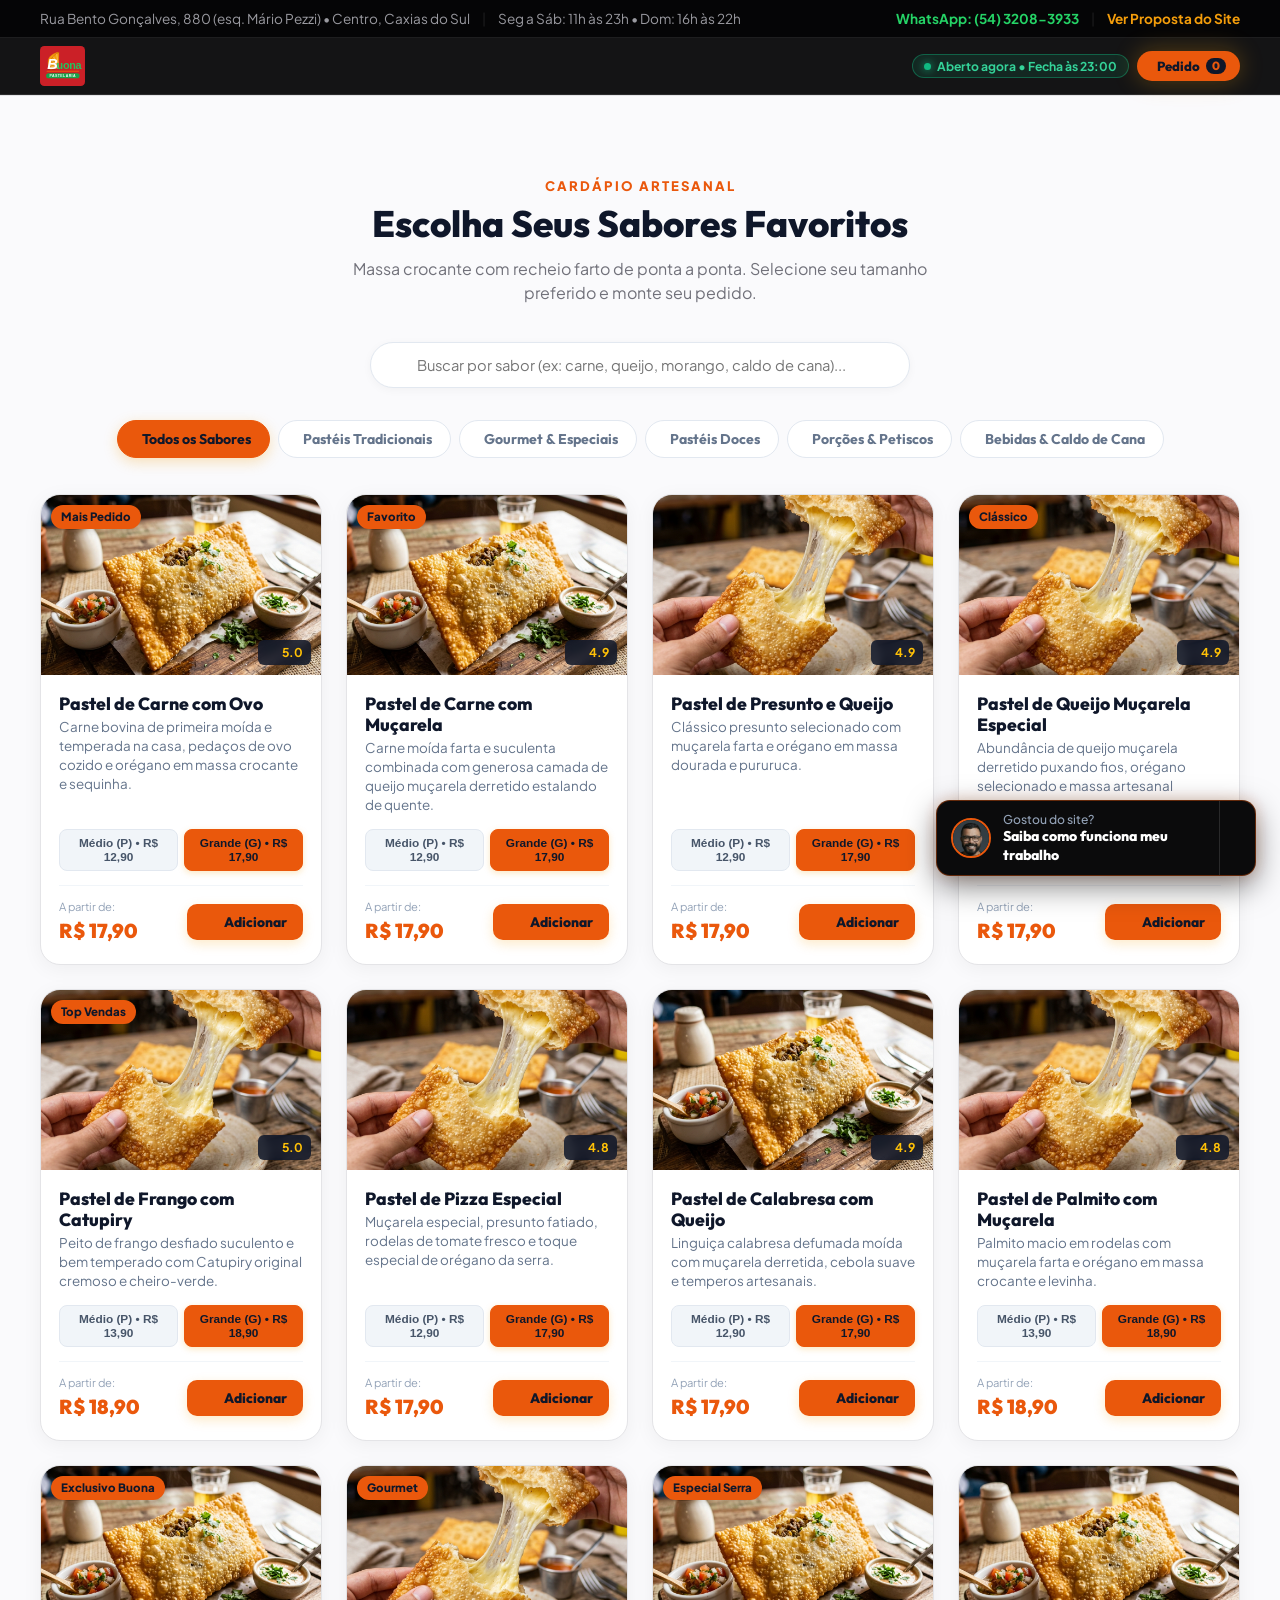
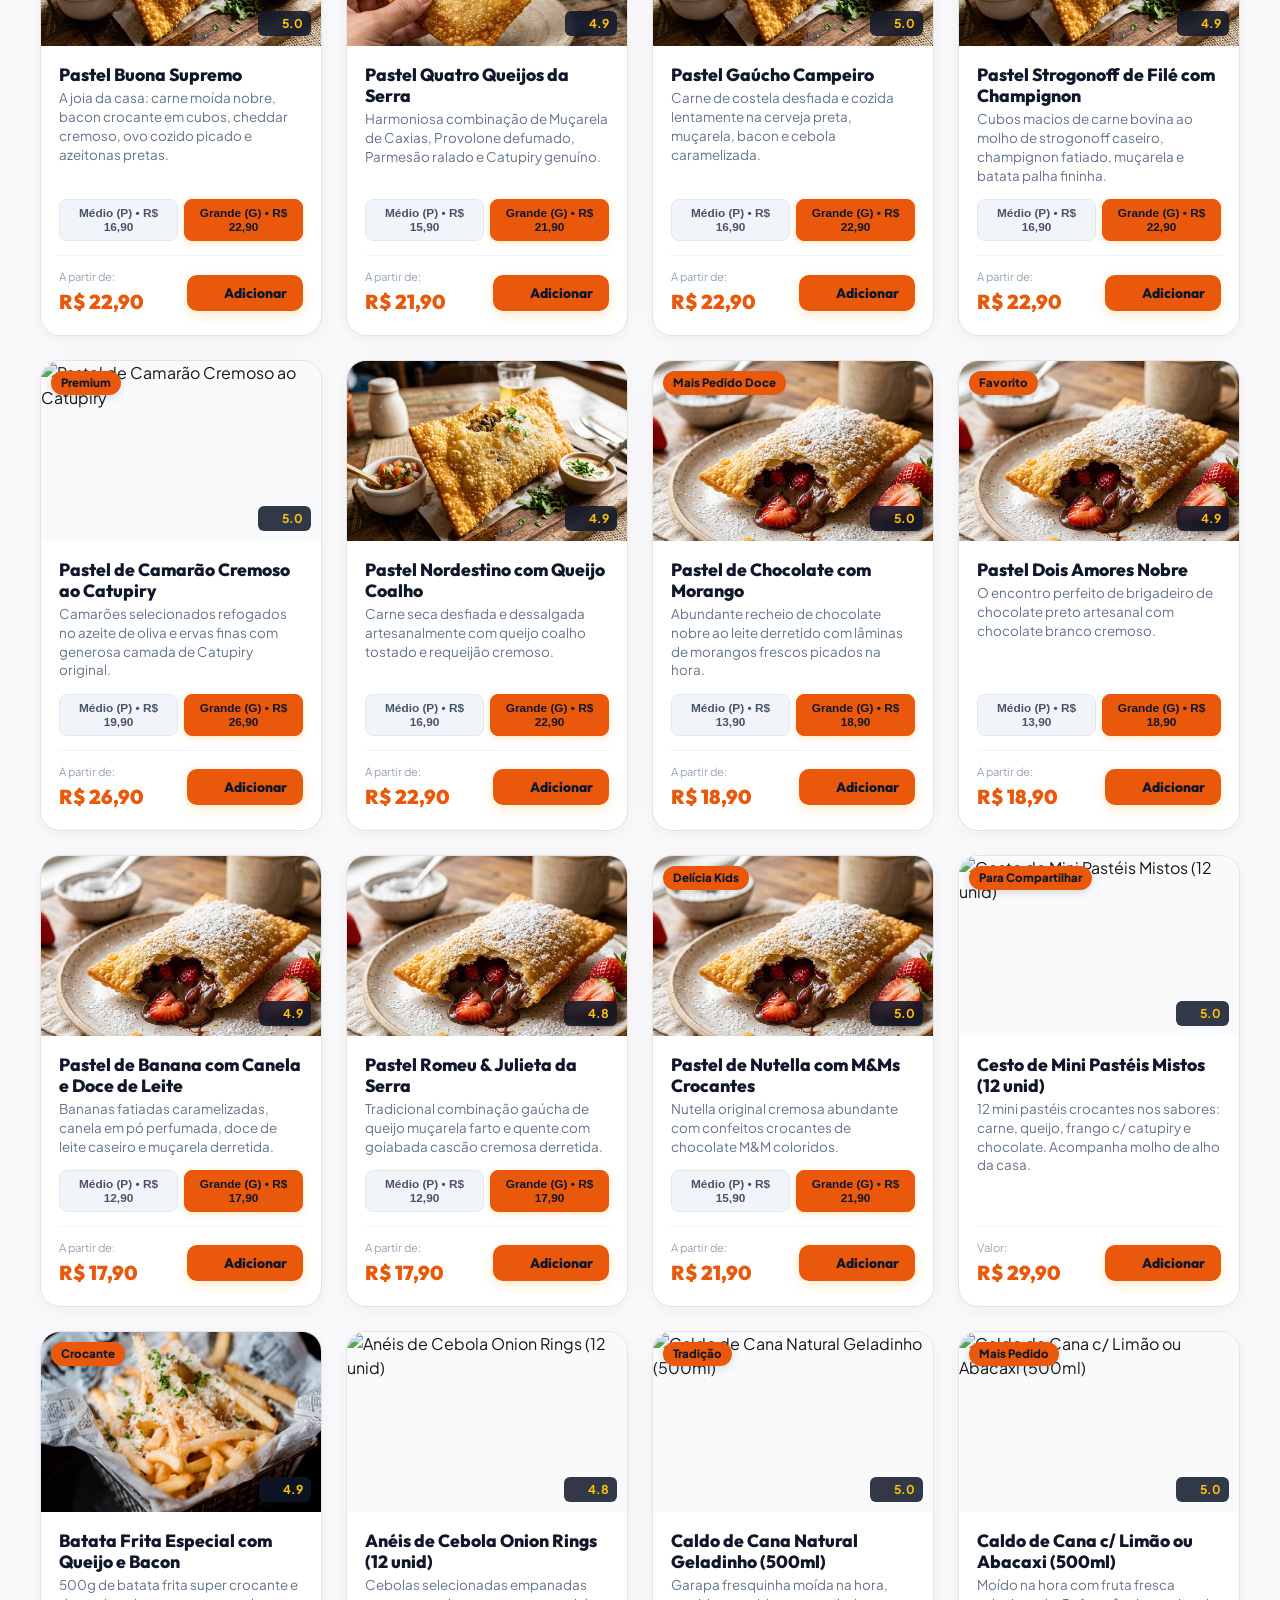
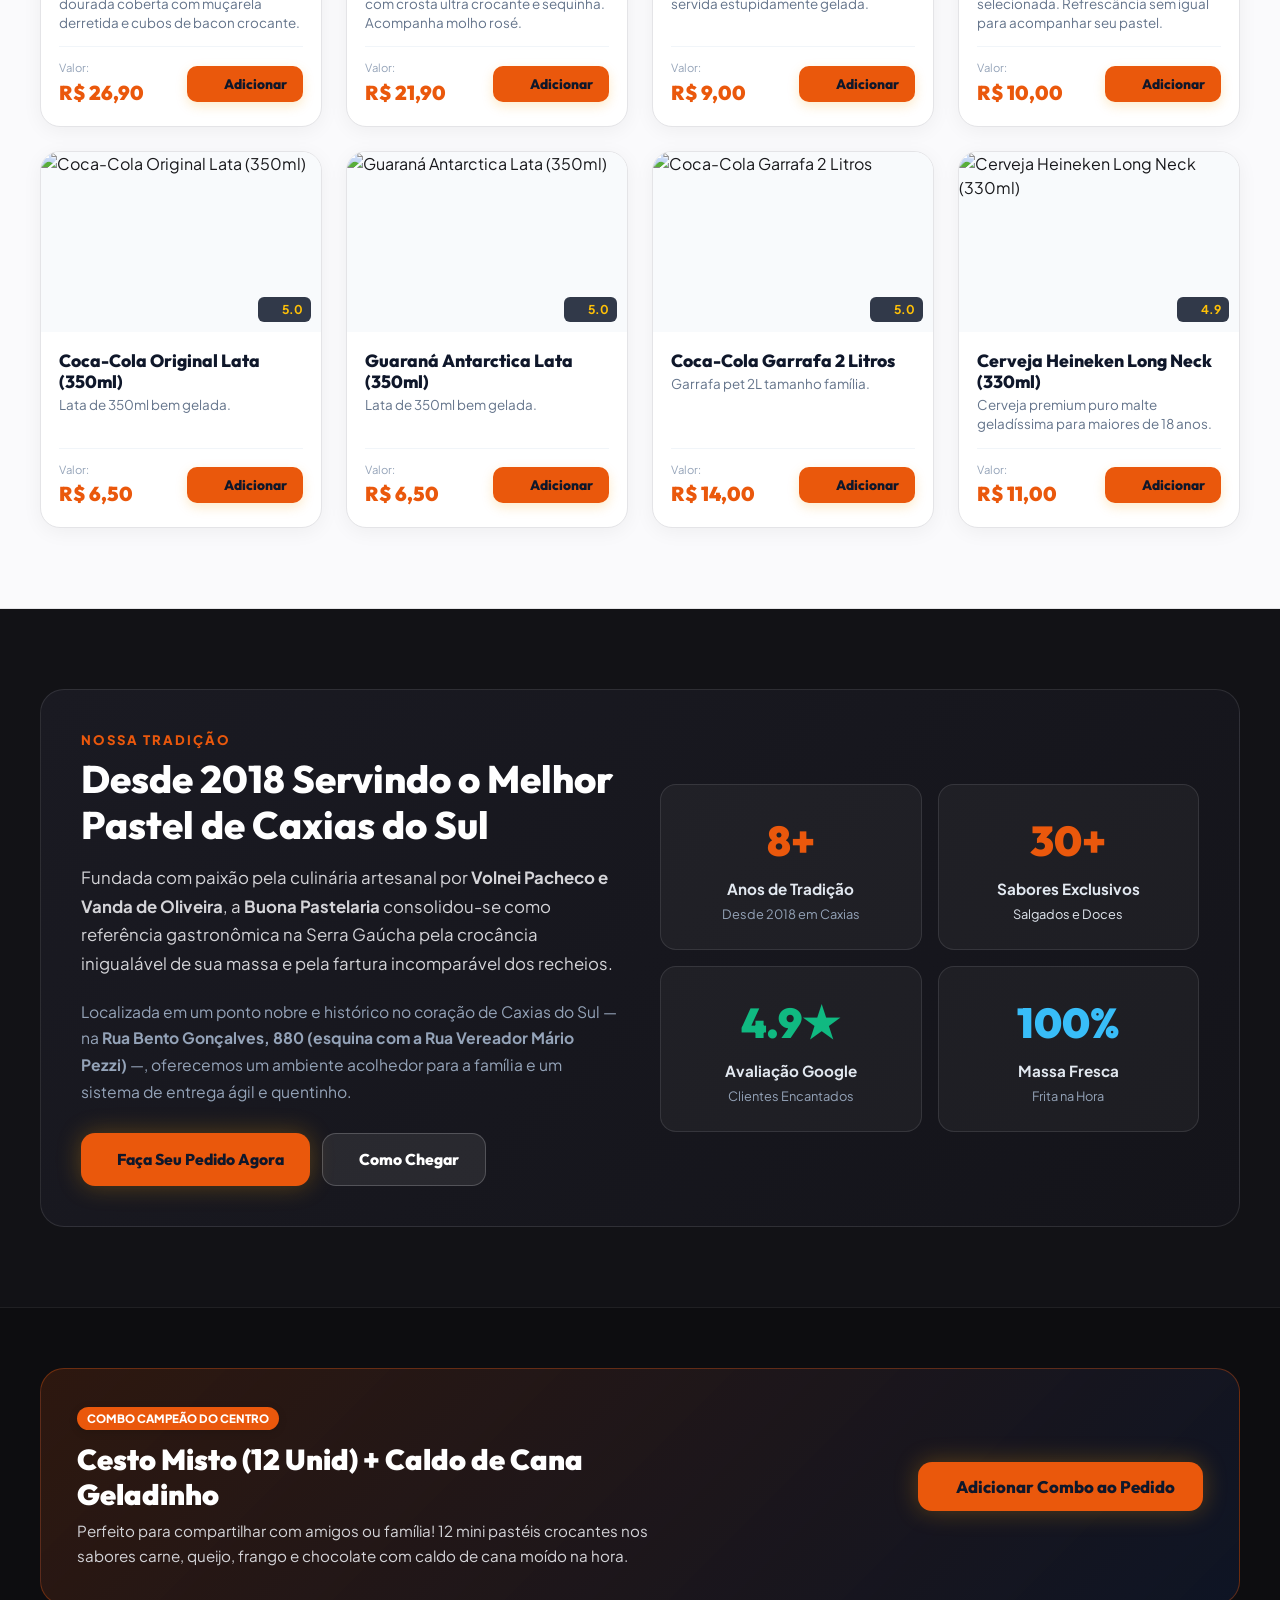
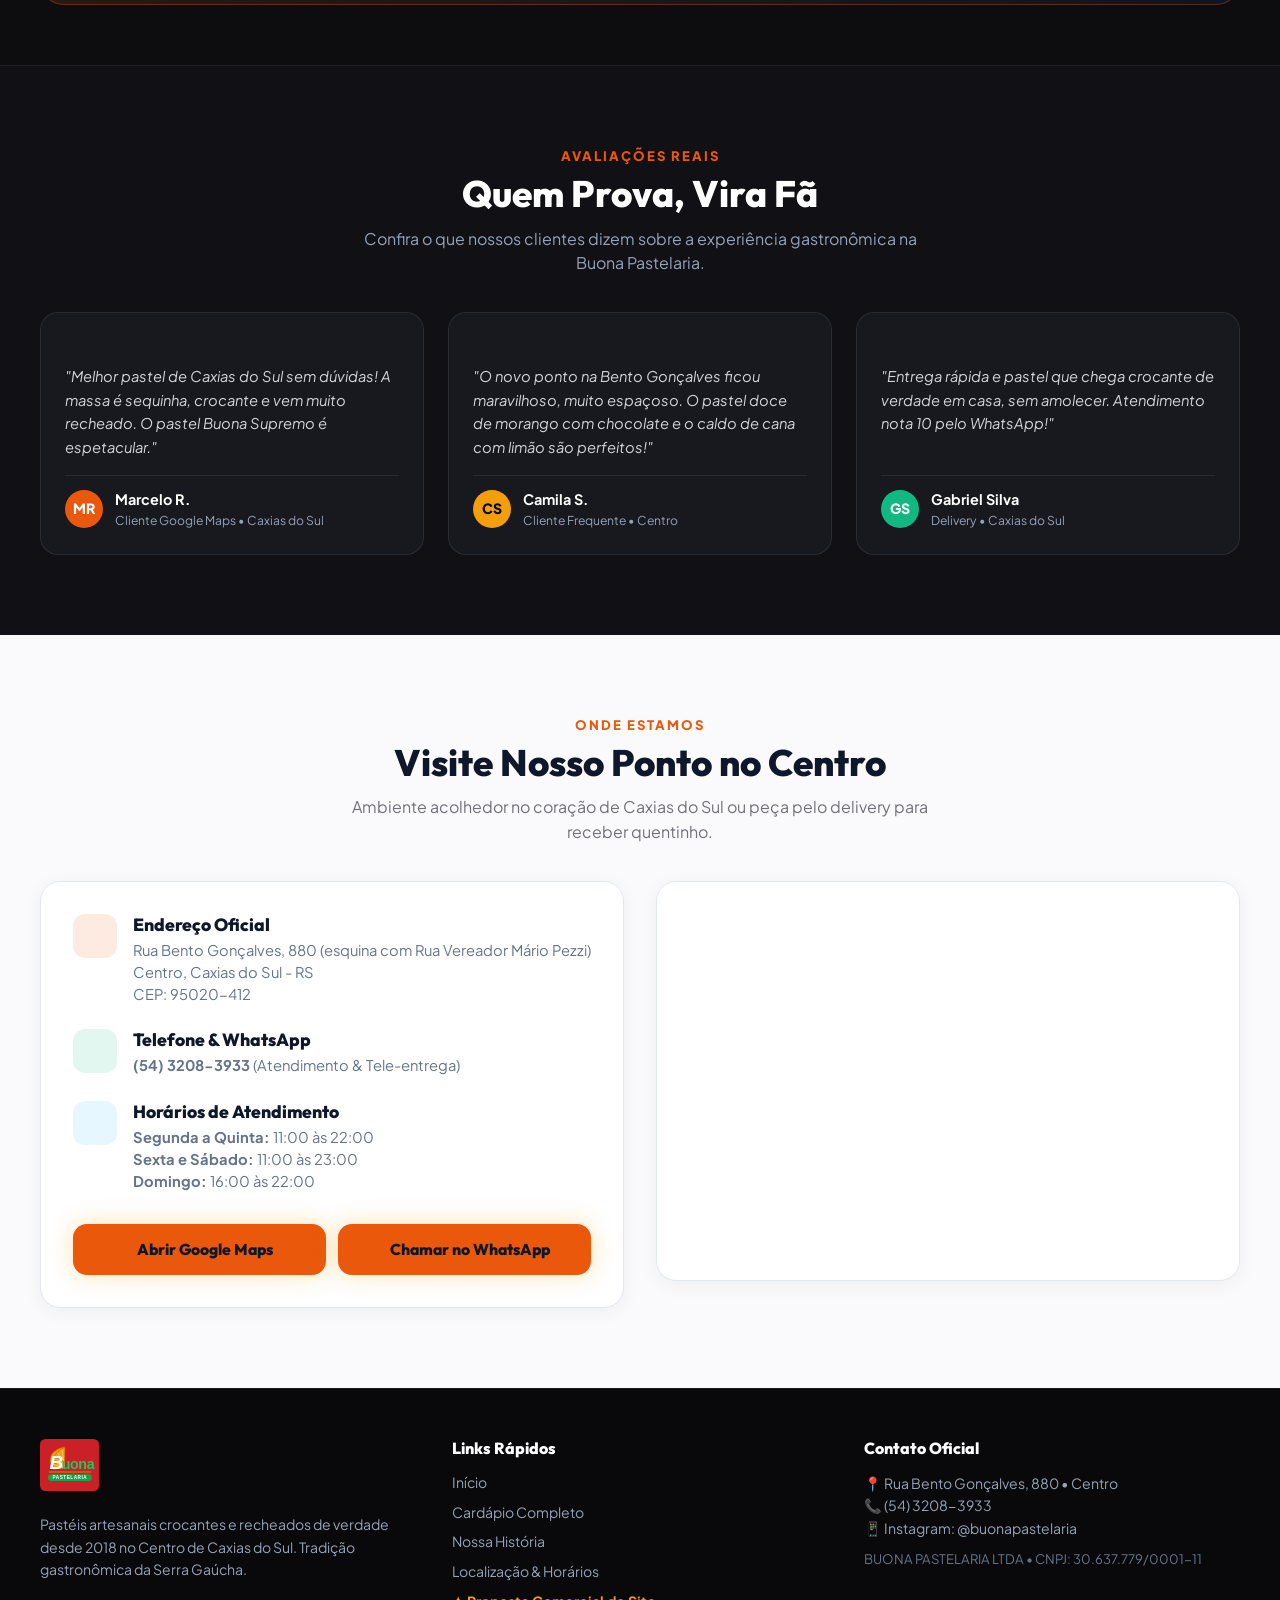
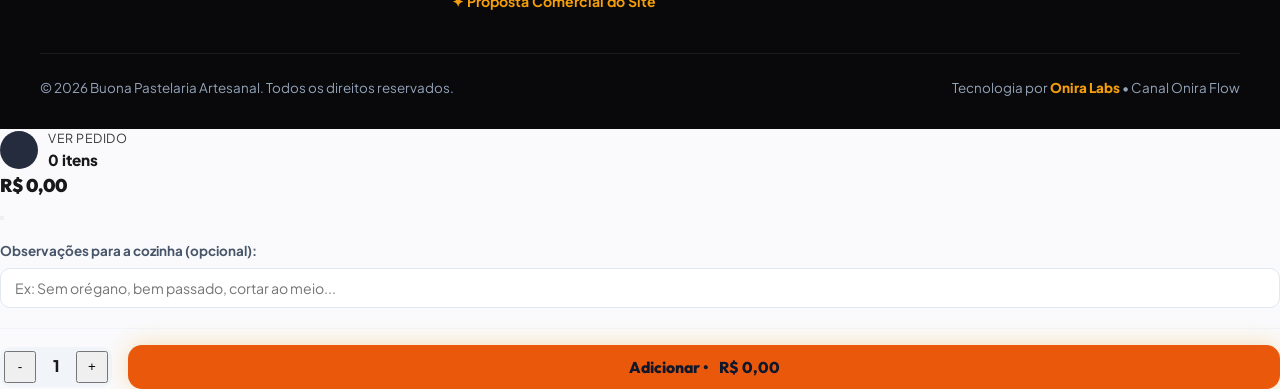
==== index.html @ c59418d2 "feat: publica site da Pastelaria Buona" ====
<!DOCTYPE html>
<html lang="pt-BR">
<head>
    <meta charset="UTF-8">
    <meta name="viewport" content="width=device-width, initial-scale=1.0, maximum-scale=1.0, user-scalable=no">
    <title>Buona Pastelaria Artesanal | Pastéis Crocantes no Centro de Caxias do Sul</title>
    <meta name="description" content="🥟 Buona Pastelaria — Os pastéis artesanais mais crocantes e recheados do Centro de Caxias do Sul! Pastéis tradicionais, especiais gaúchos, doces gourmet e caldo de cana geladinho. Rua Bento Gonçalves, 880. Delivery rápido!">
    <meta name="keywords" content="Pastelaria Caxias do Sul, Buona Pastelaria, Pastel Centro Caxias do Sul, Delivery Pastel Caxias, Caldo de Cana Caxias do Sul, Rua Bento Gonçalves 880, Pastel Artesanal Serra Gaúcha">

    <!-- PWA Manifest & Icons -->
    <link rel="manifest" href="manifest.json">
    <meta name="theme-color" content="#0B0B0C">
    <meta name="apple-mobile-web-app-capable" content="yes">
    <meta name="apple-mobile-web-app-status-bar-style" content="black-translucent">
    <meta name="apple-mobile-web-app-title" content="Buona Pastel">
    <link rel="apple-touch-icon" href="assets/logo.svg">

    <!-- Google Fonts -->
    <link rel="preconnect" href="https://fonts.googleapis.com">
    <link rel="preconnect" href="https://fonts.gstatic.com" crossorigin>
    <link href="https://fonts.googleapis.com/css2?family=Outfit:wght@400;500;600;700;800;900&family=Plus+Jakarta+Sans:wght@400;500;600;700;800&display=swap" rel="stylesheet">
    
    <!-- Lucide Icons -->
    <script src="https://unpkg.com/lucide@latest"></script>

    <!-- Critical Inline CSS for Instant Splash Screen -->
    <style>
        .pwa-splash {
            position: fixed !important;
            inset: 0 !important;
            z-index: 9999999 !important;
            background: radial-gradient(circle at center, #1E293B 0%, #0B0F17 100%) !important;
            display: flex !important;
            align-items: center !important;
            justify-content: center !important;
            transition: opacity 0.6s cubic-bezier(0.16, 1, 0.3, 1), visibility 0.6s !important;
            backdrop-filter: blur(20px) !important;
        }
        .pwa-splash.fade-out {
            opacity: 0 !important;
            visibility: hidden !important;
            pointer-events: none !important;
        }
        .splash-content {
            text-align: center;
            display: flex;
            flex-direction: column;
            align-items: center;
            padding: 20px;
        }
        .splash-logo-wrap {
            position: relative;
            width: 140px;
            height: 140px;
            display: flex;
            align-items: center;
            justify-content: center;
            margin-bottom: 20px;
        }
        .splash-logo {
            width: 100%;
            height: 100%;
            object-fit: contain;
            position: relative;
            z-index: 2;
            animation: splashPop 1s cubic-bezier(0.34, 1.56, 0.64, 1) forwards;
            filter: drop-shadow(0 10px 25px rgba(234, 88, 12, 0.6));
        }
        .splash-glow {
            position: absolute;
            inset: -20px;
            background: radial-gradient(circle, rgba(234, 88, 12, 0.5) 0%, rgba(234, 88, 12, 0) 70%);
            border-radius: 50%;
            animation: glowPulse 1.5s infinite alternate;
            z-index: 1;
        }
        @keyframes splashPop {
            0% { transform: scale(0.2) rotate(-15deg); opacity: 0; }
            60% { transform: scale(1.2) rotate(4deg); opacity: 1; }
            100% { transform: scale(1) rotate(0deg); opacity: 1; }
        }
        @keyframes glowPulse {
            0% { transform: scale(0.8); opacity: 0.5; }
            100% { transform: scale(1.4); opacity: 1; }
        }
        .splash-title {
            font-family: 'Outfit', sans-serif;
            font-size: 1.6rem;
            font-weight: 900;
            color: #FFFFFF;
            margin-bottom: 6px;
            letter-spacing: -0.5px;
        }
        .splash-subtitle {
            font-size: 0.95rem;
            color: #EA580C;
            font-weight: 700;
            margin-bottom: 24px;
        }
        .splash-loader {
            display: flex;
            gap: 8px;
        }
        .splash-dot {
            width: 10px;
            height: 10px;
            background: #EA580C;
            border-radius: 50%;
            animation: dotBounce 1.2s infinite ease-in-out both;
        }
        .splash-dot:nth-child(1) { animation-delay: -0.32s; }
        .splash-dot:nth-child(2) { animation-delay: -0.16s; }
        @keyframes dotBounce {
            0%, 80%, 100% { transform: scale(0); opacity: 0.3; }
            40% { transform: scale(1); opacity: 1; }
        }
    </style>

    <link rel="stylesheet" href="style.css">
</head>
<body>

    <!-- Splash Screen PWA -->
    <div id="pwa-splash" class="pwa-splash">
        <div class="splash-content">
            <div class="splash-logo-wrap">
                <div class="splash-glow"></div>
                <img src="assets/logo.svg" alt="Buona Pastelaria" class="splash-logo">
            </div>
            <h2 class="splash-title">BUONA PASTELARIA</h2>
            <p class="splash-subtitle">🥟 Tradição em Pastéis Artesanais</p>
            <div class="splash-loader">
                <div class="splash-dot"></div>
                <div class="splash-dot"></div>
                <div class="splash-dot"></div>
            </div>
        </div>
    </div>

    <!-- 0. TOP ANNOUNCEMENT BAR (DESKTOP) -->
    <aside class="top-bar" aria-label="Informações de Contato e Horário">
        <div class="container top-bar-content">
            <div class="top-info">
                <span><i data-lucide="map-pin"></i> Rua Bento Gonçalves, 880 (esq. Mário Pezzi) • Centro, Caxias do Sul</span>
                <span class="divider">|</span>
                <span><i data-lucide="clock"></i> Seg a Sáb: 11h às 23h • Dom: 16h às 22h</span>
            </div>
            <div class="top-contacts">
                <a href="https://wa.me/555432083933" target="_blank" class="top-wa"><i data-lucide="message-circle"></i> WhatsApp: (54) 3208-3933</a>
                <span class="divider">|</span>
                <a href="proposta.html" style="color: #F59E0B; font-weight: 700;"><i data-lucide="sparkles"></i> Ver Proposta do Site</a>
            </div>
        </div>
    </aside>

    <!-- HEADER / APP BAR -->
    <header class="header" id="main-header">
        <div class="container header-container">
            <a href="#cardapio" class="logo" aria-label="Buona Pastelaria Início">
                <img src="assets/logo.svg" alt="Buona Pastelaria" class="brand-logo-img">
            </a>

            <div class="header-actions">
                <!-- Status Badge -->
                <div id="business-status" class="status-badge">
                    <span class="status-dot"></span>
                    <span id="status-text">Verificando...</span>
                </div>

                <!-- Botão Limpar Pedido -->
                <button class="cart-clear-btn" id="cart-clear-header" onclick="window.clearCart()" title="Esvaziar Carrinho" aria-label="Esvaziar Carrinho" style="display: none;">
                    <i data-lucide="trash-2"></i>
                </button>

                <!-- Botão Carrinho -->
                <button class="cart-toggle-btn" onclick="window.openCart()" aria-label="Abrir Carrinho">
                    <i data-lucide="shopping-bag"></i>
                    <span>Pedido</span>
                    <span class="cart-count" id="cart-count">0</span>
                </button>
            </div>
        </div>
    </header>

    <!-- CARDÁPIO / CATALOG SECTION (LIGHT CONTAINER) -->
    <main>
    <section class="section menu-section" id="cardapio">
        <div class="container">
            <div class="text-center">
                <span class="subtitle">CARDÁPIO ARTESANAL</span>
                <h2 class="title">Escolha Seus Sabores Favoritos</h2>
                <p class="section-desc">Massa crocante com recheio farto de ponta a ponta. Selecione seu tamanho preferido e monte seu pedido.</p>
            </div>

            <!-- Search Bar -->
            <div style="max-width: 540px; margin: 0 auto 28px auto; position: relative;">
                <i data-lucide="search" style="position: absolute; left: 16px; top: 50%; transform: translateY(-50%); width: 18px; height: 18px; color: #94A3B8;"></i>
                <input type="text" id="menu-search-input" placeholder="Buscar por sabor (ex: carne, queijo, morango, caldo de cana)..." style="width: 100%; padding: 13px 16px 13px 46px; border-radius: 9999px; border: 1px solid #E2E8F0; background: #FFFFFF; font-family: inherit; font-size: 0.92rem; outline: none; box-shadow: 0 2px 10px rgba(0,0,0,0.04); transition: border-color 0.2s;">
            </div>

            <!-- Category Filter Tabs -->
            <div class="category-filters-container">
                <div class="category-filters">
                    <button class="filter-btn active" data-category="todos">
                        <i data-lucide="grid"></i> Todos os Sabores
                    </button>
                    <button class="filter-btn" data-category="salgados">
                        <i data-lucide="flame"></i> Pastéis Tradicionais
                    </button>
                    <button class="filter-btn" data-category="especiais">
                        <i data-lucide="star"></i> Gourmet & Especiais
                    </button>
                    <button class="filter-btn" data-category="doces">
                        <i data-lucide="heart"></i> Pastéis Doces
                    </button>
                    <button class="filter-btn" data-category="porcoes">
                        <i data-lucide="layers"></i> Porções & Petiscos
                    </button>
                    <button class="filter-btn" data-category="bebidas">
                        <i data-lucide="coffee"></i> Bebidas & Caldo de Cana
                    </button>
                </div>
            </div>

            <!-- Product Grid -->
            <div class="menu-grid" id="menu-grid">
                <!-- Dynamically populated via app.js -->
            </div>
        </div>
    </section>
    </main>

    <!-- 3. ABOUT / STORY SECTION (DARK CONTAINER) -->
    <section class="section about-section" id="sobre">
        <div class="container">
            <div class="about-card">
                <div style="display: grid; grid-template-columns: repeat(auto-fit, minmax(300px, 1fr)); gap: 40px; align-items: center;">
                    <div>
                        <span class="subtitle" style="color: #EA580C;">NOSSA TRADIÇÃO</span>
                        <h2 class="title" style="color: #FFFFFF; font-size: 2.4rem; margin-bottom: 16px;">
                            Desde 2018 Servindo o Melhor Pastel de Caxias do Sul
                        </h2>
                        <p style="color: #D4D4D8; font-size: 1.05rem; line-height: 1.7; margin-bottom: 20px;">
                            Fundada com paixão pela culinária artesanal por <strong>Volnei Pacheco e Vanda de Oliveira</strong>, a <strong>Buona Pastelaria</strong> consolidou-se como referência gastronômica na Serra Gaúcha pela crocância inigualável de sua massa e pela fartura incomparável dos recheios.
                        </p>
                        <p style="color: #94A3B8; font-size: 0.98rem; line-height: 1.7; margin-bottom: 28px;">
                            Localizada em um ponto nobre e histórico no coração de Caxias do Sul — na <strong>Rua Bento Gonçalves, 880 (esquina com a Rua Vereador Mário Pezzi)</strong> —, oferecemos um ambiente acolhedor para a família e um sistema de entrega ágil e quentinho.
                        </p>
                        <div style="display: flex; gap: 12px; flex-wrap: wrap;">
                            <a href="#cardapio" class="btn btn-primary">
                                <i data-lucide="shopping-bag"></i> Faça Seu Pedido Agora
                            </a>
                            <a href="https://maps.google.com/?q=Buona+Pastelaria+Bento+Goncalves+880+Caxias+do+Sul" target="_blank" class="btn" style="background: rgba(255,255,255,0.08); color: #FFFFFF; border: 1px solid rgba(255,255,255,0.2);">
                                <i data-lucide="map-pin"></i> Como Chegar
                            </a>
                        </div>
                    </div>

                    <!-- Stat Badges Grid -->
                    <div style="display: grid; grid-template-columns: 1fr 1fr; gap: 16px;">
                        <div style="background: rgba(255,255,255,0.04); border: 1px solid rgba(255,255,255,0.1); border-radius: 16px; padding: 24px; text-align: center;">
                            <div style="font-size: 2.6rem; font-weight: 900; color: #EA580C; font-family: 'Outfit', sans-serif;">8+</div>
                            <div style="color: #E2E8F0; font-weight: 700; font-size: 0.95rem; margin-top: 4px;">Anos de Tradição</div>
                            <div style="color: #94A3B8; font-size: 0.8rem; margin-top: 4px;">Desde 2018 em Caxias</div>
                        </div>

                        <div style="background: rgba(255,255,255,0.04); border: 1px solid rgba(255,255,255,0.1); border-radius: 16px; padding: 24px; text-align: center;">
                            <div style="font-size: 2.6rem; font-weight: 900; color: #EA580C; font-family: 'Outfit', sans-serif;">30+</div>
                            <div style="color: #E2E8F0; font-weight: 700; font-size: 0.95rem; margin-top: 4px;">Sabores Exclusivos</div>
                            <div style="color: #E2E8F0; font-size: 0.8rem; margin-top: 4px;">Salgados e Doces</div>
                        </div>

                        <div style="background: rgba(255,255,255,0.04); border: 1px solid rgba(255,255,255,0.1); border-radius: 16px; padding: 24px; text-align: center;">
                            <div style="font-size: 2.6rem; font-weight: 900; color: #10B981; font-family: 'Outfit', sans-serif;">4.9★</div>
                            <div style="color: #E2E8F0; font-weight: 700; font-size: 0.95rem; margin-top: 4px;">Avaliação Google</div>
                            <div style="color: #94A3B8; font-size: 0.8rem; margin-top: 4px;">Clientes Encantados</div>
                        </div>

                        <div style="background: rgba(255,255,255,0.04); border: 1px solid rgba(255,255,255,0.1); border-radius: 16px; padding: 24px; text-align: center;">
                            <div style="font-size: 2.6rem; font-weight: 900; color: #38BDF8; font-family: 'Outfit', sans-serif;">100%</div>
                            <div style="color: #E2E8F0; font-weight: 700; font-size: 0.95rem; margin-top: 4px;">Massa Fresca</div>
                            <div style="color: #94A3B8; font-size: 0.8rem; margin-top: 4px;">Frita na Hora</div>
                        </div>
                    </div>
                </div>
            </div>
        </div>
    </section>

    <!-- 4. SPECIAL HIGHLIGHT BANNER (DARK CONTAINER) -->
    <section class="section" style="background: #0D0D10; border-top: 1px solid rgba(255,255,255,0.08); border-bottom: 1px solid rgba(255,255,255,0.08); padding: 60px 0;">
        <div class="container">
            <div style="background: linear-gradient(135deg, rgba(234, 88, 12, 0.15) 0%, rgba(15, 23, 42, 0.8) 100%); border: 1px solid rgba(234, 88, 12, 0.35); border-radius: 24px; padding: 36px; display: flex; flex-wrap: wrap; align-items: center; justify-content: space-between; gap: 24px;">
                <div style="max-width: 600px;">
                    <span class="card-badge" style="position: static; display: inline-block; margin-bottom: 12px; background: #EA580C; color: #FFFFFF;">COMBO CAMPEÃO DO CENTRO</span>
                    <h3 style="font-size: 1.8rem; font-weight: 900; color: #FFFFFF; margin-bottom: 8px;">Cesto Misto (12 Unid) + Caldo de Cana Geladinho</h3>
                    <p style="color: #D4D4D8; font-size: 0.95rem; line-height: 1.6;">Perfeito para compartilhar com amigos ou família! 12 mini pastéis crocantes nos sabores carne, queijo, frango e chocolate com caldo de cana moído na hora.</p>
                </div>
                <div>
                    <button class="btn btn-primary" onclick="quickAddToCart('bpo1')" style="padding: 14px 28px; font-size: 1.05rem;">
                        <i data-lucide="plus-circle"></i> Adicionar Combo ao Pedido
                    </button>
                </div>
            </div>
        </div>
    </section>

    <!-- CUSTOMER REVIEWS (DARK CONTAINER) -->
    <section class="section" style="background: #111115; color: #FFFFFF;">
        <div class="container">
            <div class="text-center">
                <span class="subtitle" style="color: #EA580C;">AVALIAÇÕES REAIS</span>
                <h2 class="title" style="color: #FFFFFF;">Quem Prova, Vira Fã</h2>
                <p class="section-desc" style="color: #94A3B8;">Confira o que nossos clientes dizem sobre a experiência gastronômica na Buona Pastelaria.</p>
            </div>

            <div style="display: grid; grid-template-columns: repeat(auto-fit, minmax(280px, 1fr)); gap: 24px;">
                <div style="background: #18181F; border: 1px solid rgba(255,255,255,0.08); border-radius: 18px; padding: 24px; display: flex; flex-direction: column; justify-content: space-between;">
                    <div>
                        <div style="display: flex; gap: 4px; color: #FFC107; margin-bottom: 12px;">
                            <i data-lucide="star" style="width: 16px; height: 16px; fill: #FFC107;"></i>
                            <i data-lucide="star" style="width: 16px; height: 16px; fill: #FFC107;"></i>
                            <i data-lucide="star" style="width: 16px; height: 16px; fill: #FFC107;"></i>
                            <i data-lucide="star" style="width: 16px; height: 16px; fill: #FFC107;"></i>
                            <i data-lucide="star" style="width: 16px; height: 16px; fill: #FFC107;"></i>
                        </div>
                        <p style="color: #D4D4D8; font-size: 0.92rem; font-style: italic; line-height: 1.6; margin-bottom: 16px;">
                            "Melhor pastel de Caxias do Sul sem dúvidas! A massa é sequinha, crocante e vem muito recheado. O pastel Buona Supremo é espetacular."
                        </p>
                    </div>
                    <div style="display: flex; align-items: center; gap: 12px; border-top: 1px solid rgba(255,255,255,0.08); padding-top: 12px;">
                        <div style="width: 38px; height: 38px; border-radius: 50%; background: #EA580C; color: #FFFFFF; font-weight: 800; display: flex; align-items: center; justify-content: center; font-size: 0.88rem;">MR</div>
                        <div>
                            <div style="font-weight: 700; font-size: 0.9rem; color: #FFFFFF;">Marcelo R.</div>
                            <div style="font-size: 0.76rem; color: #94A3B8;">Cliente Google Maps • Caxias do Sul</div>
                        </div>
                    </div>
                </div>

                <div style="background: #18181F; border: 1px solid rgba(255,255,255,0.08); border-radius: 18px; padding: 24px; display: flex; flex-direction: column; justify-content: space-between;">
                    <div>
                        <div style="display: flex; gap: 4px; color: #FFC107; margin-bottom: 12px;">
                            <i data-lucide="star" style="width: 16px; height: 16px; fill: #FFC107;"></i>
                            <i data-lucide="star" style="width: 16px; height: 16px; fill: #FFC107;"></i>
                            <i data-lucide="star" style="width: 16px; height: 16px; fill: #FFC107;"></i>
                            <i data-lucide="star" style="width: 16px; height: 16px; fill: #FFC107;"></i>
                            <i data-lucide="star" style="width: 16px; height: 16px; fill: #FFC107;"></i>
                        </div>
                        <p style="color: #D4D4D8; font-size: 0.92rem; font-style: italic; line-height: 1.6; margin-bottom: 16px;">
                            "O novo ponto na Bento Gonçalves ficou maravilhoso, muito espaçoso. O pastel doce de morango com chocolate e o caldo de cana com limão são perfeitos!"
                        </p>
                    </div>
                    <div style="display: flex; align-items: center; gap: 12px; border-top: 1px solid rgba(255,255,255,0.08); padding-top: 12px;">
                        <div style="width: 38px; height: 38px; border-radius: 50%; background: #F59E0B; color: #000; font-weight: 800; display: flex; align-items: center; justify-content: center; font-size: 0.88rem;">CS</div>
                        <div>
                            <div style="font-weight: 700; font-size: 0.9rem; color: #FFFFFF;">Camila S.</div>
                            <div style="font-size: 0.76rem; color: #94A3B8;">Cliente Frequente • Centro</div>
                        </div>
                    </div>
                </div>

                <div style="background: #18181F; border: 1px solid rgba(255,255,255,0.08); border-radius: 18px; padding: 24px; display: flex; flex-direction: column; justify-content: space-between;">
                    <div>
                        <div style="display: flex; gap: 4px; color: #FFC107; margin-bottom: 12px;">
                            <i data-lucide="star" style="width: 16px; height: 16px; fill: #FFC107;"></i>
                            <i data-lucide="star" style="width: 16px; height: 16px; fill: #FFC107;"></i>
                            <i data-lucide="star" style="width: 16px; height: 16px; fill: #FFC107;"></i>
                            <i data-lucide="star" style="width: 16px; height: 16px; fill: #FFC107;"></i>
                            <i data-lucide="star" style="width: 16px; height: 16px; fill: #FFC107;"></i>
                        </div>
                        <p style="color: #D4D4D8; font-size: 0.92rem; font-style: italic; line-height: 1.6; margin-bottom: 16px;">
                            "Entrega rápida e pastel que chega crocante de verdade em casa, sem amolecer. Atendimento nota 10 pelo WhatsApp!"
                        </p>
                    </div>
                    <div style="display: flex; align-items: center; gap: 12px; border-top: 1px solid rgba(255,255,255,0.08); padding-top: 12px;">
                        <div style="width: 38px; height: 38px; border-radius: 50%; background: #10B981; color: #FFFFFF; font-weight: 800; display: flex; align-items: center; justify-content: center; font-size: 0.88rem;">GS</div>
                        <div>
                            <div style="font-weight: 700; font-size: 0.9rem; color: #FFFFFF;">Gabriel Silva</div>
                            <div style="font-size: 0.76rem; color: #94A3B8;">Delivery • Caxias do Sul</div>
                        </div>
                    </div>
                </div>
            </div>
        </div>
    </section>

    <!-- 7. LOCATION & CONTACT (LIGHT CONTAINER) -->
    <section class="section" id="contato" style="background: #FAFAFC;">
        <div class="container">
            <div class="text-center">
                <span class="subtitle">ONDE ESTAMOS</span>
                <h2 class="title">Visite Nosso Ponto no Centro</h2>
                <p class="section-desc">Ambiente acolhedor no coração de Caxias do Sul ou peça pelo delivery para receber quentinho.</p>
            </div>

            <div style="display: grid; grid-template-columns: repeat(auto-fit, minmax(320px, 1fr)); gap: 32px; align-items: start;">
                <!-- Information Card -->
                <div style="background: #FFFFFF; border: 1px solid #E2E8F0; border-radius: 20px; padding: 32px; box-shadow: 0 4px 20px rgba(0,0,0,0.05);">
                    <div style="display: flex; gap: 16px; margin-bottom: 24px;">
                        <div style="width: 44px; height: 44px; background: rgba(234, 88, 12, 0.12); color: #EA580C; border-radius: 12px; display: flex; align-items: center; justify-content: center; flex-shrink: 0;">
                            <i data-lucide="map-pin"></i>
                        </div>
                        <div>
                            <h3 style="font-size: 1.1rem; font-weight: 800; color: #0F172A; margin-bottom: 4px;">Endereço Oficial</h3>
                            <p style="color: #64748B; font-size: 0.92rem; line-height: 1.5;">
                                Rua Bento Gonçalves, 880 (esquina com Rua Vereador Mário Pezzi)<br>
                                Centro, Caxias do Sul - RS<br>
                                CEP: 95020-412
                            </p>
                        </div>
                    </div>

                    <div style="display: flex; gap: 16px; margin-bottom: 24px;">
                        <div style="width: 44px; height: 44px; background: rgba(16, 185, 129, 0.12); color: #10B981; border-radius: 12px; display: flex; align-items: center; justify-content: center; flex-shrink: 0;">
                            <i data-lucide="phone-call"></i>
                        </div>
                        <div>
                            <h3 style="font-size: 1.1rem; font-weight: 800; color: #0F172A; margin-bottom: 4px;">Telefone & WhatsApp</h3>
                            <p style="color: #64748B; font-size: 0.92rem;">
                                <strong>(54) 3208-3933</strong> (Atendimento & Tele-entrega)
                            </p>
                        </div>
                    </div>

                    <div style="display: flex; gap: 16px; margin-bottom: 32px;">
                        <div style="width: 44px; height: 44px; background: rgba(56, 189, 248, 0.12); color: #0284C7; border-radius: 12px; display: flex; align-items: center; justify-content: center; flex-shrink: 0;">
                            <i data-lucide="clock"></i>
                        </div>
                        <div>
                            <h3 style="font-size: 1.1rem; font-weight: 800; color: #0F172A; margin-bottom: 4px;">Horários de Atendimento</h3>
                            <p style="color: #64748B; font-size: 0.92rem; line-height: 1.5;">
                                <strong>Segunda a Quinta:</strong> 11:00 às 22:00<br>
                                <strong>Sexta e Sábado:</strong> 11:00 às 23:00<br>
                                <strong>Domingo:</strong> 16:00 às 22:00
                            </p>
                        </div>
                    </div>

                    <div style="display: flex; gap: 12px; flex-wrap: wrap;">
                        <a href="https://maps.google.com/?q=Buona+Pastelaria+Bento+Goncalves+880+Caxias+do+Sul" target="_blank" class="btn btn-primary" style="flex: 1; min-width: 180px; justify-content: center;">
                            <i data-lucide="navigation"></i> Abrir Google Maps
                        </a>
                        <a href="https://wa.me/555432083933" target="_blank" class="btn btn-primary" style="flex: 1; min-width: 180px; justify-content: center;">
                            <i data-lucide="message-circle"></i> Chamar no WhatsApp
                        </a>
                    </div>
                </div>

                <!-- Google Maps Interactive Embed -->
                <div style="background: #FFFFFF; border: 1px solid #E2E8F0; border-radius: 20px; overflow: hidden; height: 400px; box-shadow: 0 4px 20px rgba(0,0,0,0.05);">
                    <iframe 
                        title="Localização Buona Pastelaria" 
                        src="https://maps.google.com/maps?q=Buona+Pastelaria+Rua+Bento+Goncalves+880+Caxias+do+Sul&t=&z=16&ie=UTF8&iwloc=&output=embed" 
                        width="100%" 
                        height="100%" 
                        style="border:0;" 
                        allowfullscreen="" 
                        loading="lazy" 
                        referrerpolicy="no-referrer-when-downgrade">
                    </iframe>
                </div>
            </div>
        </div>
    </section>

    <!-- FOOTER (DARK CONTAINER) -->
    <footer style="background: #09090B; color: #94A3B8; border-top: 1px solid rgba(255,255,255,0.08); padding: 50px 0 30px 0;">
        <div class="container">
            <div style="display: grid; grid-template-columns: repeat(auto-fit, minmax(240px, 1fr)); gap: 36px; margin-bottom: 40px;">
                <div>
                    <img src="assets/logo.svg" alt="Buona Pastelaria" class="brand-logo-footer" style="height: 52px; width: auto; margin-bottom: 16px;">
                    <p style="color: #94A3B8; font-size: 0.88rem; line-height: 1.6;">
                        Pastéis artesanais crocantes e recheados de verdade desde 2018 no Centro de Caxias do Sul. Tradição gastronômica da Serra Gaúcha.
                    </p>
                </div>

                <div>
                    <h4 style="color: #FFFFFF; font-size: 1rem; margin-bottom: 14px;">Links Rápidos</h4>
                    <ul style="list-style: none; display: flex; flex-direction: column; gap: 8px; font-size: 0.88rem;">
                        <li><a href="#cardapio" style="color: #94A3B8; text-decoration: none;">Início</a></li>
                        <li><a href="#cardapio" style="color: #94A3B8; text-decoration: none;">Cardápio Completo</a></li>
                        <li><a href="#sobre" style="color: #94A3B8; text-decoration: none;">Nossa História</a></li>
                        <li><a href="#contato" style="color: #94A3B8; text-decoration: none;">Localização & Horários</a></li>
                        <li><a href="proposta.html" style="color: #F59E0B; text-decoration: none; font-weight: 700;">✦ Proposta Comercial do Site</a></li>
                    </ul>
                </div>

                <div>
                    <h4 style="color: #FFFFFF; font-size: 1rem; margin-bottom: 14px;">Contato Oficial</h4>
                    <p style="font-size: 0.88rem; line-height: 1.6; margin-bottom: 10px;">
                        📍 Rua Bento Gonçalves, 880 • Centro<br>
                        📞 (54) 3208-3933<br>
                        📱 Instagram: @buonapastelaria
                    </p>
                    <p style="font-size: 0.82rem; color: #64748B;">
                        BUONA PASTELARIA LTDA • CNPJ: 30.637.779/0001-11
                    </p>
                </div>
            </div>

            <div style="border-top: 1px solid rgba(255,255,255,0.08); padding-top: 24px; text-align: center; font-size: 0.84rem; display: flex; flex-wrap: wrap; justify-content: space-between; align-items: center; gap: 12px;">
                <div>© 2026 Buona Pastelaria Artesanal. Todos os direitos reservados.</div>
                <div>
                    Tecnologia por <a href="https://oniralabs.com.br" target="_blank" style="color: #F59E0B; font-weight: 800; text-decoration: none;">Onira Labs</a> • Canal Onira Flow
                </div>
            </div>
        </div>
    </footer>

    <!-- FLOATING ONIRA PROPOSAL WIDGET (MASTER TEMPLATE COMPONENT) -->
    <div class="onira-cta" id="onira-cta">
        <a class="onira-cta-link" href="proposta.html" rel="nofollow">
            <img src="assets/jeff-avatar.webp" alt="Jefferson Motta, Onira Labs" class="onira-cta-avatar" width="40" height="40">
            <span class="onira-cta-text">
                <span class="onira-cta-hook">Gostou do site?</span>
                <span class="onira-cta-call">Saiba como funciona meu trabalho</span>
            </span>
        </a>
        <button type="button" class="onira-cta-close" id="onira-cta-close" aria-label="Dispensar convite">
            <i data-lucide="x"></i>
        </button>
    </div>

    <!-- STICKY FLOATING MOBILE ORDER BAR -->
    <div id="floating-cart-bar" class="floating-order-bar" onclick="window.openCart()">
        <div style="display: flex; align-items: center; gap: 10px;">
            <div style="width: 38px; height: 38px; background: rgba(15,23,42,0.9); border-radius: 50%; display: flex; align-items: center; justify-content: center; color: #EA580C;">
                <i data-lucide="shopping-bag" style="width: 20px; height: 20px;"></i>
            </div>
            <div>
                <div style="font-size: 0.78rem; opacity: 0.85; text-transform: uppercase; letter-spacing: 0.5px;">Ver Pedido</div>
                <div id="floating-cart-count" style="font-size: 0.95rem; font-weight: 800;">0 itens</div>
            </div>
        </div>
        <div style="display: flex; align-items: center; gap: 8px;">
            <div id="floating-cart-total" style="font-size: 1.15rem; font-weight: 900; font-family: 'Outfit', sans-serif;">R$ 0,00</div>
            <i data-lucide="chevron-right" style="width: 20px; height: 20px;"></i>
        </div>
    </div>

    <!-- ITEM DETAILS MODAL -->
    <div id="item-modal" class="modal-overlay">
        <div class="modal-card">
            <button class="modal-close" onclick="closeItemModal()"><i data-lucide="x"></i></button>
            <img id="modal-img" src="" alt="" class="modal-banner-img">
            <div class="modal-content">
                <h3 id="modal-title" class="modal-title"></h3>
                <p id="modal-desc" class="modal-desc"></p>

                <!-- Sizes (P / G) -->
                <div id="modal-sizes-box" style="margin-bottom: 16px;"></div>

                <!-- Observações -->
                <div style="margin-bottom: 20px;">
                    <label style="display: block; font-size: 0.84rem; font-weight: 700; color: #475569; margin-bottom: 6px;">Observações para a cozinha (opcional):</label>
                    <input type="text" id="modal-obs" placeholder="Ex: Sem orégano, bem passado, cortar ao meio..." style="width: 100%; padding: 10px 14px; border: 1px solid #E2E8F0; border-radius: 10px; font-family: inherit; font-size: 0.88rem; outline: none; box-sizing: border-box;">
                </div>

                <!-- Qty & Confirm -->
                <div style="display: flex; align-items: center; justify-content: space-between; gap: 16px; border-top: 1px solid #F1F5F9; padding-top: 16px;">
                    <div style="display: flex; align-items: center; gap: 8px; background: #F1F5F9; border-radius: 10px; padding: 4px;">
                        <button class="drawer-qty-btn" onclick="changeModalQty(-1)" style="width: 32px; height: 32px;">-</button>
                        <span id="modal-qty" style="font-weight: 800; font-size: 1rem; min-width: 24px; text-align: center;">1</span>
                        <button class="drawer-qty-btn" onclick="changeModalQty(1)" style="width: 32px; height: 32px;">+</button>
                    </div>

                    <button class="btn btn-primary" onclick="confirmModalAddToCart()" style="flex: 1; padding: 12px 18px;">
                        <span>Adicionar • </span>
                        <span id="modal-total-btn-price">R$ 0,00</span>
                    </button>
                </div>
            </div>
        </div>
    </div>

    <!-- Shopping Cart Drawer (CLAEM UNIFIED STANDARD WITH BUONA BRANDING) -->
    <div class="cart-drawer-overlay" id="cart-overlay" onclick="window.closeCart()"></div>
    <aside class="cart-drawer" id="cart-drawer">
        <!-- Cart Fixed Header -->
        <div class="cart-header">
            <div class="cart-header-title">
                <i data-lucide="shopping-bag"></i>
                <span>Seu Pedido Buona</span>
            </div>
            <button type="button" class="btn-continue-shopping" onclick="window.closeCart()" aria-label="Continuar Escolhendo">
                <i data-lucide="arrow-left" style="width: 14px; height: 14px;"></i>
                <span>Continuar Escolhendo</span>
            </button>
        </div>
        
        <!-- Single Unified Scrollable Body -->
        <div class="cart-body">
            <!-- Cart Items Section -->
            <div class="cart-section">
                <div class="cart-section-title">Itens do Pedido</div>
                <div id="cart-items-container" class="cart-items-container">
                    <!-- Populated by JS -->
                </div>
            </div>

            <!-- Delivery Type Toggle -->
            <div class="cart-option-group">
                <label>Forma de Entrega / Retirada:</label>
                <div class="delivery-toggle">
                    <button type="button" class="del-btn active" data-type="delivery">
                        <i data-lucide="truck"></i> Delivery (R$ 5,00)
                    </button>
                    <button type="button" class="del-btn" data-type="retirada">
                        <i data-lucide="store"></i> Retirada no Balcão
                    </button>
                </div>
            </div>

            <!-- Address / Customer Form -->
            <div class="cart-option-group" id="address-box">
                <label>Seus Dados para Entrega:</label>
                <input type="text" id="cust-name" class="input-dark" placeholder="Seu Nome Completo" style="margin-bottom: 8px;">
                <input type="text" id="cust-address" class="input-dark" placeholder="Endereço Completo de Entrega (Rua, Nº, Bairro, Compl)">
            </div>

            <!-- Payment Method Toggle -->
            <div class="cart-option-group">
                <label>Forma de Pagamento:</label>
                <div class="payment-toggle">
                    <button type="button" class="pay-btn active" data-pay="Pix (Chave Copia e Cola)">
                        <i data-lucide="qr-code"></i> Pix
                    </button>
                    <button type="button" class="pay-btn" data-pay="Cartão de Crédito/Débito">
                        <i data-lucide="credit-card"></i> Cartão
                    </button>
                    <button type="button" class="pay-btn" data-pay="Dinheiro">
                        <i data-lucide="banknote"></i> Dinheiro
                    </button>
                </div>

                <!-- Cash Change Box -->
                <div id="cash-change-box" style="display: none; margin-top: 8px;">
                    <input type="text" id="cash-change-val" class="input-dark" placeholder="Troco para quanto? Ex: R$ 50,00">
                </div>

                <!-- Pix Lock Info Box -->
                <div id="pix-lock-box" class="pix-lock-box">
                    <div class="pix-lock-title">
                        <i data-lucide="shield-check"></i>
                        <span>Chave Pix Oficial Buona Pastelaria</span>
                    </div>
                    <div style="font-family: monospace; font-size: 0.95rem; color: #FFFFFF; font-weight: 700; margin: 8px 0; background: rgba(0,0,0,0.3); padding: 8px 12px; border-radius: 8px; border: 1px solid rgba(255,255,255,0.1);">
                        CNPJ: 30.637.779/0001-11
                    </div>
                    <button type="button" class="btn-copy-pix" onclick="window.copyPixKey()" id="btn-copy-pix-key">
                        <i data-lucide="copy"></i> <span>Copiar Chave Pix</span>
                    </button>
                </div>
            </div>

            <!-- Summary Breakdown -->
            <div class="cart-summary">
                <div class="summary-line">
                    <span>Subtotal:</span>
                    <span id="cart-subtotal">R$ 0,00</span>
                </div>
                <div class="summary-line">
                    <span>Taxa de Entrega:</span>
                    <span id="cart-delivery-fee">R$ 5,00</span>
                </div>
                <div class="summary-line total">
                    <span>Total Estimado:</span>
                    <span id="cart-total-price">R$ 0,00</span>
                </div>
            </div>

            <!-- Submit CTA -->
            <button type="button" class="btn btn-whatsapp btn-block" onclick="window.sendWhatsAppOrder()" id="btn-send-whatsapp">
                <i data-lucide="send"></i>
                <span>Enviar Pedido via WhatsApp</span>
            </button>

            <!-- TECNOLOGIA BY ONIRA LABS SIGNATURE -->
            <div class="onira-signature">
                <span>Tecnologia por <strong>Onira Labs</strong></span>
            </div>
        </div>
    </aside>

    <!-- Modal de Confirmacao de Limpar Pedido -->
    <div id="confirm-clear" class="confirm-overlay" hidden onclick="if(event.target===this)window.closeConfirmation()">
        <div class="confirm-box" role="dialog" aria-modal="true" aria-labelledby="confirm-title">
            <div class="confirm-icon">
                <i data-lucide="trash-2"></i>
            </div>
            <h3 class="confirm-title" id="confirm-title">Limpar o pedido?</h3>
            <p class="confirm-text" id="confirm-desc">Você vai remover <strong>0 itens</strong>, no valor de <strong>R$ 0,00</strong>.</p>
            <p class="confirm-warning">Esta ação não pode ser desfeita.</p>
            <div class="confirm-actions">
                <button type="button" class="confirm-btn confirm-cancel" onclick="window.closeConfirmation()">Manter o pedido</button>
                <button type="button" class="confirm-btn confirm-ok" onclick="window.aplicarLimpeza()">Sim, limpar tudo</button>
            </div>
        </div>
    </div>

    <!-- Application Script -->
    <script src="app.js"></script>
</body>
</html>
---- style.css ----
/* ==========================================================================
   BUONA PASTELARIA ARTESANAL - DESIGN SYSTEM & STYLESHEET
   Rua Bento Gonçalves, 880 (esq. Mário Pezzi) • Centro, Caxias do Sul - RS
   ========================================================================== */

:root {
    --bg-dark: #0B0B0C;
    --bg-header: rgba(11, 11, 12, 0.96);
    
    --bg-page: #FAFAFC;
    --bg-card: #FFFFFF;
    --bg-card-hover: #F4F4F5;
    
    --primary: #EA580C;
    --primary-hover: #C2410C;
    --primary-glow: rgba(234, 88, 12, 0.25);
    
    --accent-red: #DC2626;
    --accent-green: #10B981;
    --accent-gold: #F59E0B;
    --accent-cyan: #38BDF8;

    --text-hero: #FFFFFF;
    --text-hero-muted: #D4D4D8;
    
    --text-main: #18181B;
    --text-muted: #71717A;
    --text-dark: #09090B;

    --border-dark: rgba(255, 255, 255, 0.1);
    --border: #E4E4E7;
    --border-bright: rgba(245, 158, 11, 0.4);

    --font-heading: 'Outfit', -apple-system, sans-serif;
    --font-body: 'Plus Jakarta Sans', -apple-system, sans-serif;

    --radius-sm: 8px;
    --radius-md: 14px;
    --radius-lg: 20px;
    --radius-full: 9999px;

    --shadow-card: 0 4px 20px rgba(0, 0, 0, 0.05);
    --shadow-glow: 0 0 25px rgba(245, 158, 11, 0.3);
}

/* Reset & Base Setup */
* {
    margin: 0;
    padding: 0;
    box-sizing: border-box;
    -webkit-tap-highlight-color: transparent;
}

html {
    scroll-behavior: smooth;
    font-size: 16px;
}

body {
    background-color: var(--bg-page);
    color: var(--text-main);
    font-family: var(--font-body);
    line-height: 1.55;
    overflow-x: hidden;
}

.container {
    width: 100%;
    max-width: 1240px;
    margin: 0 auto;
    padding: 0 20px;
}

/* Typography Helpers */
h1, h2, h3, h4, .brand-name {
    font-family: var(--font-heading);
    font-weight: 800;
    line-height: 1.2;
}

.text-center { text-align: center; }
.highlight { color: var(--primary); }

/* Top Announcement Bar - DESKTOP */
.top-bar {
    background: #050506;
    border-bottom: 1px solid var(--border-dark);
    padding: 8px 0;
    font-size: 0.85rem;
    color: #9A9AA0;
}

.top-bar-content {
    display: flex;
    justify-content: space-between;
    align-items: center;
}

.top-info, .top-contacts {
    display: flex;
    align-items: center;
    gap: 12px;
}

.top-bar i {
    width: 14px;
    height: 14px;
    color: var(--primary);
}

.top-contacts a {
    color: #9A9AA0;
    text-decoration: none;
    transition: color 0.2s;
}

.top-contacts a:hover {
    color: var(--primary);
}

.top-wa {
    color: #25D366 !important;
    font-weight: 700;
}

.divider { color: var(--border-dark); }

/* Header & Navigation - SLEEK COMPACT APP BAR */
.header {
    position: sticky;
    top: 0;
    z-index: 1000;
    background: var(--bg-header);
    backdrop-filter: blur(12px);
    border-bottom: 1px solid var(--border-dark);
    padding: 8px 0;
}

.header-container {
    display: flex;
    justify-content: space-between;
    align-items: center;
    gap: 8px;
    width: 100%;
}

.logo {
    display: flex;
    align-items: center;
    gap: 10px;
    text-decoration: none;
    color: #FFFFFF;
    flex-shrink: 0;
}

.brand-logo-img {
    height: clamp(32px, 4vw, 40px);
    width: auto;
    object-fit: contain;
    transition: transform 0.25s ease;
}

.brand-logo-img:hover {
    transform: scale(1.04);
}

.brand-logo-footer {
    height: 64px;
    width: auto;
    object-fit: contain;
    margin-bottom: 14px;
}

.header-actions {
    display: flex;
    align-items: center;
    gap: clamp(4px, 1.5vw, 8px);
    flex-shrink: 0;
}

/* Compact Baixar App Button */
.btn-install-header {
    display: inline-flex;
    align-items: center;
    gap: 5px;
    background: rgba(245, 158, 11, 0.12);
    color: #F59E0B;
    border: 1px solid rgba(245, 158, 11, 0.35);
    padding: 5px 11px;
    border-radius: var(--radius-full);
    font-size: 0.76rem;
    font-weight: 700;
    cursor: pointer;
    transition: all 0.2s ease;
    white-space: nowrap;
    line-height: 1;
    flex-shrink: 0;
}

.btn-install-header i {
    width: 13px;
    height: 13px;
}

.btn-install-header:hover {
    background: #F59E0B;
    color: #000000;
    transform: scale(1.03);
}

/* Compact Status Badge (Aberto / Fechado) */
.status-badge {
    display: inline-flex;
    align-items: center;
    gap: 6px;
    padding: 5px 11px;
    border-radius: var(--radius-full);
    font-size: 0.76rem;
    font-weight: 700;
    background: rgba(255, 255, 255, 0.05);
    border: 1px solid var(--border-dark);
    color: #D4D4D8;
    user-select: none;
    white-space: nowrap;
    line-height: 1;
    flex-shrink: 0;
}

.status-dot {
    width: 7px;
    height: 7px;
    border-radius: 50%;
    background: #FFC107;
    flex-shrink: 0;
}

.status-badge.open {
    border-color: rgba(16, 185, 129, 0.4);
    background: rgba(16, 185, 129, 0.12);
    color: #34D399;
}

.status-badge.open .status-dot {
    background: #10B981;
    box-shadow: 0 0 8px #10B981;
}

.status-badge.closed {
    border-color: rgba(239, 68, 68, 0.4);
    background: rgba(239, 68, 68, 0.12);
    color: #F87171;
}

.status-badge.closed .status-dot {
    background: #EF4444;
    box-shadow: 0 0 8px #EF4444;
}

/* Lixeira do Cabecalho (Visivel ao lado do botao Pedido quando ha itens) */
.cart-clear-btn {
    display: none; /* JS ativa como inline-flex quando cart.length > 0 */
    align-items: center;
    justify-content: center;
    width: 36px;
    height: 36px;
    background: rgba(255, 255, 255, 0.06);
    border: 1px solid rgba(255, 255, 255, 0.18);
    border-radius: 10px;
    color: #A1A1AA;
    cursor: pointer;
    transition: all 0.2s ease;
    user-select: none;
    flex-shrink: 0;
}

.cart-clear-btn i {
    width: 16px;
    height: 16px;
}

.cart-clear-btn:hover {
    color: #EF4444;
    border-color: #EF4444;
    background: rgba(239, 68, 68, 0.14);
    transform: scale(1.05);
}

.cart-toggle-btn {
    display: inline-flex;
    align-items: center;
    gap: 6px;
    padding: 7px 14px;
    background: var(--primary);
    color: #0F172A;
    border: none;
    border-radius: var(--radius-full);
    font-family: var(--font-heading);
    font-weight: 800;
    font-size: 0.82rem;
    cursor: pointer;
    transition: all 0.2s;
    box-shadow: var(--shadow-glow);
    white-space: nowrap;
    line-height: 1;
    flex-shrink: 0;
}

.cart-toggle-btn:hover {
    background: var(--primary-hover);
    transform: translateY(-1px);
}

.cart-count {
    background: #0F172A;
    color: var(--primary);
    padding: 2px 6px;
    border-radius: var(--radius-full);
    font-size: 0.74rem;
}

/* Hero Section - DESKTOP */
.hero {
    position: relative;
    padding: 100px 0 90px 0;
    display: flex;
    align-items: center;
    min-height: 70vh;
    background: #0B0B0C;
    overflow: hidden;
}

.hero-bg-img {
    position: absolute;
    top: 0;
    left: 0;
    width: 100%;
    height: 100%;
    object-fit: cover;
    z-index: 1;
    opacity: 0.5;
}

.hero-overlay {
    position: absolute;
    inset: 0;
    background: linear-gradient(180deg, rgba(11,11,12,0.7) 0%, rgba(11,11,12,0.92) 100%);
    z-index: 2;
    pointer-events: none;
}

.hero-content {
    position: relative;
    z-index: 3;
    max-width: 780px;
}

.hero-badge {
    display: inline-flex;
    align-items: center;
    gap: 8px;
    padding: 8px 18px;
    background: rgba(245, 158, 11, 0.15);
    border: 1px solid var(--border-bright);
    border-radius: var(--radius-full);
    color: var(--primary);
    font-size: 0.85rem;
    font-weight: 800;
    letter-spacing: 1px;
    margin-bottom: 22px;
}

.hero-title {
    font-size: 3.2rem;
    font-weight: 900;
    margin-bottom: 18px;
    letter-spacing: -1px;
    color: #FFFFFF;
}

.hero-description {
    font-size: 1.15rem;
    color: #D4D4D8;
    margin-bottom: 34px;
    max-width: 660px;
    line-height: 1.6;
}

.hero-buttons {
    display: flex;
    gap: 16px;
    flex-wrap: wrap;
    margin-bottom: 20px;
}

.btn {
    display: inline-flex;
    align-items: center;
    justify-content: center;
    gap: 10px;
    padding: 13px 26px;
    border-radius: var(--radius-md);
    font-family: var(--font-heading);
    font-weight: 800;
    font-size: 0.98rem;
    text-decoration: none;
    cursor: pointer;
    transition: all 0.2s ease;
    border: none;
}

.btn-primary {
    background: var(--primary);
    color: #0F172A;
    box-shadow: var(--shadow-glow);
}

.btn-primary:hover {
    background: var(--primary-hover);
    transform: translateY(-2px);
}

.btn-whatsapp {
    background: #25D366;
    color: #FFFFFF;
    box-shadow: 0 0 25px rgba(37, 211, 102, 0.3);
}

.btn-whatsapp:hover {
    background: #1EBE57;
    transform: translateY(-2px);
}

.btn-block { width: 100%; }

/* Sections Rhythm */
.section { padding: 80px 0; }

.subtitle {
    color: var(--primary);
    font-size: 0.82rem;
    font-weight: 800;
    letter-spacing: 2px;
    text-transform: uppercase;
    display: block;
    margin-bottom: 6px;
}

.title {
    font-size: 2.3rem;
    font-weight: 800;
    margin-bottom: 10px;
    color: #0F172A;
}

.section-desc {
    color: var(--text-muted);
    font-size: 1rem;
    max-width: 580px;
    margin: 0 auto 36px auto;
}

/* 1. MENU SECTION (LIGHT CONTAINER) */
.menu-section {
    background: #FAFAFC;
    border-top: 1px solid var(--border);
    border-bottom: 1px solid var(--border);
}

/* Category Filter Tabs (Swipeable Carousel) */
.category-filters-container {
    width: 100%;
    margin-bottom: 32px;
}

.category-filters {
    display: flex;
    justify-content: center;
    gap: 8px;
    flex-wrap: wrap;
    padding: 4px 0;
}

.filter-btn {
    display: inline-flex;
    align-items: center;
    gap: 6px;
    padding: 9px 18px;
    background: #FFFFFF;
    border: 1px solid #E2E8F0;
    border-radius: var(--radius-full);
    color: #64748B;
    font-family: var(--font-heading);
    font-weight: 700;
    font-size: 0.88rem;
    cursor: pointer;
    transition: all 0.2s ease;
    white-space: nowrap;
    user-select: none;
    flex-shrink: 0;
}

.filter-btn:hover {
    border-color: var(--primary);
    color: var(--primary);
}

.filter-btn.active {
    background: var(--primary);
    border-color: var(--primary);
    color: #0F172A;
    box-shadow: 0 4px 14px rgba(245, 158, 11, 0.28);
}

.menu-grid {
    display: grid;
    grid-template-columns: repeat(auto-fill, minmax(280px, 1fr));
    gap: 24px;
}

.menu-card {
    background: var(--bg-card);
    border: 1px solid var(--border);
    border-radius: var(--radius-lg);
    overflow: hidden;
    display: flex;
    flex-direction: column;
    box-shadow: var(--shadow-card);
    transition: transform 0.25s ease, box-shadow 0.25s ease, border-color 0.25s ease;
}

.menu-card:hover {
    transform: translateY(-4px);
    box-shadow: 0 10px 25px rgba(0, 0, 0, 0.08);
    border-color: rgba(245, 158, 11, 0.35);
}

.card-img-box {
    position: relative;
    height: 180px;
    background: #F8FAFC;
    overflow: hidden;
}

.card-img {
    width: 100%;
    height: 100%;
    object-fit: cover;
    transition: transform 0.3s ease;
}

.menu-card:hover .card-img {
    transform: scale(1.05);
}

.card-badge {
    position: absolute;
    top: 10px;
    left: 10px;
    background: var(--primary);
    color: #0F172A;
    font-size: 0.72rem;
    font-weight: 800;
    padding: 3px 10px;
    border-radius: var(--radius-full);
    box-shadow: 0 2px 8px rgba(0,0,0,0.15);
}

.card-rating {
    position: absolute;
    bottom: 10px;
    right: 10px;
    background: rgba(15, 23, 42, 0.85);
    backdrop-filter: blur(4px);
    color: #FFC107;
    font-size: 0.76rem;
    font-weight: 700;
    padding: 3px 8px;
    border-radius: 6px;
    display: flex;
    align-items: center;
    gap: 4px;
}

.card-body {
    padding: 18px;
    display: flex;
    flex-direction: column;
    flex: 1;
}

.card-title {
    font-size: 1.1rem;
    font-weight: 800;
    color: #0F172A;
    margin-bottom: 4px;
}

.card-desc {
    font-size: 0.84rem;
    color: #64748B;
    line-height: 1.4;
    margin-bottom: 14px;
    flex: 1;
}

.size-selector {
    display: flex;
    gap: 6px;
    margin-bottom: 14px;
}

.size-btn {
    flex: 1;
    padding: 6px 4px;
    background: #F1F5F9;
    border: 1px solid #E2E8F0;
    border-radius: 8px;
    color: #475569;
    font-size: 0.74rem;
    font-weight: 700;
    cursor: pointer;
    text-align: center;
    transition: all 0.2s;
    user-select: none;
}

.size-btn:hover {
    border-color: var(--primary);
    color: var(--primary);
}

.size-btn.active {
    background: var(--primary);
    border-color: var(--primary);
    color: #0F172A;
    box-shadow: 0 2px 6px rgba(245, 158, 11, 0.25);
}

.card-bottom {
    display: flex;
    align-items: center;
    justify-content: space-between;
    padding-top: 12px;
    border-top: 1px solid #F1F5F9;
}

.card-price {
    display: flex;
    flex-direction: column;
}

.price-label {
    font-size: 0.7rem;
    color: #94A3B8;
}

.price-value {
    font-size: 1.25rem;
    font-weight: 900;
    color: var(--primary);
    font-family: var(--font-heading);
}

.btn-add-item {
    display: inline-flex;
    align-items: center;
    gap: 5px;
    padding: 9px 16px;
    background: var(--primary);
    color: #0F172A;
    border: none;
    border-radius: 10px;
    font-family: var(--font-heading);
    font-weight: 800;
    font-size: 0.86rem;
    cursor: pointer;
    transition: all 0.2s;
    box-shadow: 0 4px 12px rgba(245, 158, 11, 0.22);
}

.btn-add-item:hover {
    background: var(--primary-hover);
    color: #000000;
    transform: translateY(-2px);
}

/* 2. ABOUT SECTION (DARK CONTAINER) */
.about-section {
    background: #121216;
    color: #FFFFFF;
    padding: 80px 0;
}

.about-card {
    background: linear-gradient(135deg, #1A1A22 0%, #14141A 100%);
    border: 1px solid rgba(255, 255, 255, 0.1);
    border-radius: 24px;
    padding: 40px;
}

.about-grid {
    display: grid;
    grid-template-columns: 1.2fr 0.8fr;
    gap: 36px;
    align-items: center;
}

.about-text .title { color: #FFFFFF; }

.about-bio-quote {
    color: #CBD5E1;
    font-size: 1rem;
    line-height: 1.6;
    margin-bottom: 22px;
}

.about-tags {
    display: flex;
    gap: 10px;
    flex-wrap: wrap;
}

.tag-item {
    display: inline-flex;
    align-items: center;
    gap: 6px;
    padding: 7px 14px;
    background: rgba(255, 255, 255, 0.06);
    border: 1px solid rgba(255, 255, 255, 0.12);
    border-radius: 9999px;
    color: var(--primary);
    font-size: 0.82rem;
    font-weight: 700;
}

.about-contact-box {
    background: rgba(245, 158, 11, 0.12);
    border: 1px solid rgba(245, 158, 11, 0.3);
    border-radius: 20px;
    padding: 26px;
    text-align: center;
}

.about-contact-box h3 { color: #FFFFFF; margin-bottom: 8px; font-size: 1.15rem; }
.about-contact-box p { color: #94A3B8; font-size: 0.88rem; margin-bottom: 18px; }

/* 3. SPECIAL OFFER SECTION (DARK CONTAINER) */
.special-offer-section {
    background: #16161C;
    padding: 75px 0;
    border-top: 1px solid rgba(255, 255, 255, 0.08);
}

.special-offer-card {
    background: linear-gradient(135deg, #1C1C24 0%, #14141A 100%);
    border: 1px solid rgba(255, 255, 255, 0.1);
    border-radius: 24px;
    overflow: hidden;
    display: grid;
    grid-template-columns: 1fr 1.2fr;
    box-shadow: 0 20px 40px rgba(0, 0, 0, 0.4);
}

.special-offer-img-box {
    position: relative;
    height: 100%;
    min-height: 300px;
}

.special-offer-img {
    width: 100%;
    height: 100%;
    object-fit: cover;
}

.special-badge {
    position: absolute;
    top: 18px;
    left: 18px;
    background: var(--primary);
    color: #0F172A;
    padding: 6px 14px;
    border-radius: 9999px;
    font-size: 0.78rem;
    font-weight: 800;
    display: flex;
    align-items: center;
    gap: 6px;
}

.special-offer-content {
    padding: 36px;
    display: flex;
    flex-direction: column;
    justify-content: center;
}

.subtitle-gold {
    font-size: 0.78rem;
    font-weight: 800;
    color: var(--primary);
    letter-spacing: 1.5px;
    margin-bottom: 6px;
}

.special-title {
    font-family: var(--font-heading);
    font-size: 2.1rem;
    font-weight: 900;
    color: #FFFFFF;
    margin-bottom: 12px;
    line-height: 1.2;
}

.special-desc {
    font-size: 0.95rem;
    color: #A1A1AA;
    margin-bottom: 22px;
    line-height: 1.55;
}

.special-price-row {
    display: flex;
    align-items: center;
    justify-content: space-between;
    gap: 18px;
    padding-top: 18px;
    border-top: 1px solid rgba(255, 255, 255, 0.1);
}

.old-price {
    font-size: 0.88rem;
    color: #71717A;
    text-decoration: line-through;
    display: block;
}

.new-price {
    font-family: var(--font-heading);
    font-size: 1.7rem;
    font-weight: 900;
    color: var(--primary);
}

/* 4. DIFFERENTIALS SECTION (LIGHT CONTAINER) */
.differentials-section {
    background: #FAFAFC;
    border-top: 1px solid var(--border);
    border-bottom: 1px solid var(--border);
}

.differentials-grid {
    display: grid;
    grid-template-columns: repeat(auto-fit, minmax(240px, 1fr));
    gap: 24px;
}

.diff-card {
    background: #FFFFFF;
    border: 1px solid #E2E8F0;
    border-radius: var(--radius-lg);
    padding: 28px 20px;
    text-align: center;
    box-shadow: 0 4px 16px rgba(0,0,0,0.03);
}

.diff-icon {
    width: 56px;
    height: 56px;
    margin: 0 auto 16px auto;
    background: #FFFBEB;
    color: var(--primary);
    border-radius: 50%;
    display: flex;
    align-items: center;
    justify-content: center;
}

.diff-icon i { width: 26px; height: 26px; }

.diff-card h3 { font-size: 1.15rem; margin-bottom: 8px; color: #0F172A; }
.diff-card p { color: #64748B; font-size: 0.9rem; }

/* 5. REVIEWS SECTION (DARK CONTAINER) */
.reviews-section {
    background: #121216;
    color: #FFFFFF;
}

.reviews-section .title { color: #FFFFFF; }

.reviews-grid {
    display: grid;
    grid-template-columns: repeat(auto-fit, minmax(280px, 1fr));
    gap: 24px;
}

.review-card {
    background: #1C1C24;
    border: 1px solid rgba(255, 255, 255, 0.08);
    border-radius: var(--radius-lg);
    padding: 24px;
}

.stars { color: #FFC107; font-size: 1.1rem; margin-bottom: 12px; }
.review-text { font-style: italic; color: #E2E8F0; margin-bottom: 18px; font-size: 0.92rem; line-height: 1.55; }
.reviewer { display: flex; align-items: center; gap: 12px; }

.reviewer-avatar {
    width: 40px;
    height: 40px;
    border-radius: 50%;
    background: var(--primary);
    color: #0F172A;
    font-weight: 800;
    display: flex;
    align-items: center;
    justify-content: center;
}

.reviewer strong { color: #FFFFFF; }
.reviewer span { display: block; font-size: 0.78rem; color: #94A3B8; }

/* 6. CONTACT SECTION (LIGHT CONTAINER) */
.contact-section {
    background: #FAFAFC;
    border-top: 1px solid var(--border);
}

.contact-grid {
    display: grid;
    grid-template-columns: 1fr 1fr;
    gap: 36px;
    align-items: center;
}

.info-list { margin-top: 20px; display: flex; flex-direction: column; gap: 18px; }
.info-item { display: flex; gap: 14px; align-items: flex-start; }

.info-icon {
    width: 42px;
    height: 42px;
    border-radius: 12px;
    background: #FFFBEB;
    color: var(--primary);
    display: flex;
    align-items: center;
    justify-content: center;
    flex-shrink: 0;
}

.map-card {
    height: 380px;
    border-radius: var(--radius-lg);
    overflow: hidden;
    border: 1px solid var(--border);
    box-shadow: var(--shadow-card);
}

/* Footer */
.footer {
    background: #050506;
    border-top: 1px solid var(--border-dark);
    padding: 50px 0 26px 0;
}

.footer-container {
    display: grid;
    grid-template-columns: 2fr 1fr 1fr;
    gap: 36px;
    margin-bottom: 36px;
}

.footer-col p { color: var(--text-muted); font-size: 0.88rem; margin-top: 10px; }
.footer-col h4 { margin-bottom: 14px; font-size: 1.05rem; color: #FFF; }
.footer-col ul { list-style: none; }
.footer-col ul li { margin-bottom: 8px; }
.footer-col ul a { color: var(--text-muted); text-decoration: none; transition: color 0.2s; font-size: 0.88rem; }
.footer-col ul a:hover { color: var(--primary); }

.footer-bottom {
    padding-top: 22px;
    border-top: 1px solid var(--border-dark);
    color: var(--text-muted);
    font-size: 0.82rem;
}

.footer-dev-link { color: var(--primary); text-decoration: none; font-weight: 700; }

/* ==========================================================================
   SHOPPING CART DRAWER - CLAEM UNIFIED STANDARD (BUONA BRAND COLORS)
   ========================================================================== */

.cart-drawer-overlay {
    position: fixed;
    top: 0;
    left: 0;
    width: 100vw;
    height: 100vh;
    background: rgba(0, 0, 0, 0.75);
    backdrop-filter: blur(4px);
    z-index: 2000;
    opacity: 0;
    visibility: hidden;
    transition: all 0.3s ease;
}

.cart-drawer-overlay.active, .cart-drawer-overlay.open {
    opacity: 1;
    visibility: visible;
}

.cart-drawer {
    position: fixed;
    top: 0;
    right: 0;
    width: 100%;
    max-width: 440px;
    height: 100vh;
    height: 100dvh;
    background: #0B0B0C;
    border-left: 1px solid rgba(255, 255, 255, 0.12);
    z-index: 2001;
    display: flex;
    flex-direction: column;
    transform: translateX(100%);
    transition: transform 0.32s cubic-bezier(0.16, 1, 0.3, 1);
    box-shadow: -10px 0 40px rgba(0, 0, 0, 0.6);
    pointer-events: none;
    visibility: hidden;
}

.cart-drawer.active, .cart-drawer.open {
    transform: translateX(0);
    pointer-events: auto;
    visibility: visible;
}

/* Fixed Drawer Header */
.cart-header {
    display: flex;
    justify-content: space-between;
    align-items: center;
    padding: 16px 20px;
    border-bottom: 1px solid rgba(255, 255, 255, 0.12);
    background: #0B0B0C;
    flex-shrink: 0;
    z-index: 10;
    gap: 10px;
}

.cart-header-title {
    color: #FFFFFF !important;
    font-size: 1.05rem;
    font-weight: 800;
    display: flex;
    align-items: center;
    gap: 8px;
    font-family: var(--font-heading);
    white-space: nowrap;
}

.cart-header-title i {
    color: #EA580C !important;
    width: 20px;
    height: 20px;
}

/* CONTINUAR ESCOLHENDO BUTTON - ALWAYS AMBER ORANGE (#F59E0B) TOP RIGHT */
.btn-continue-shopping {
    display: inline-flex;
    align-items: center;
    gap: 6px;
    padding: 7px 13px;
    background: rgba(245, 158, 11, 0.15) !important;
    border: 1px solid #F59E0B !important;
    border-radius: 9999px;
    color: #F59E0B !important;
    font-size: 0.8rem;
    font-weight: 800;
    font-family: var(--font-heading);
    cursor: pointer;
    transition: all 0.2s ease;
    text-decoration: none;
    user-select: none;
    white-space: nowrap;
    flex-shrink: 0;
}

.btn-continue-shopping:hover {
    background: #F59E0B !important;
    color: #000000 !important;
    border-color: #F59E0B !important;
    box-shadow: 0 4px 14px rgba(245, 158, 11, 0.35);
}

.btn-continue-shopping i {
    color: #F59E0B !important;
}

.btn-continue-shopping:hover i {
    color: #000000 !important;
}

/* Single Unified Cart Body (Natural Smooth Scroll) */
.cart-body {
    flex: 1;
    overflow-y: auto;
    padding: 20px;
    background: #111115;
    display: flex;
    flex-direction: column;
    gap: 20px;
    -webkit-overflow-scrolling: touch;
}

.cart-section {
    display: flex;
    flex-direction: column;
    gap: 8px;
}

.cart-section-title {
    font-size: 0.8rem;
    font-weight: 800;
    letter-spacing: 1px;
    color: #A1A1AA;
    text-transform: uppercase;
}

.cart-items-container {
    display: flex;
    flex-direction: column;
    gap: 10px;
}

.cart-item {
    display: flex;
    justify-content: space-between;
    align-items: center;
    background: #18181B;
    border: 1px solid rgba(255, 255, 255, 0.1);
    border-radius: 12px;
    padding: 12px 14px;
    transition: all 0.2s ease;
}

.cart-item:hover {
    border-color: rgba(255, 255, 255, 0.22);
}

.cart-item-info {
    flex: 1;
    padding-right: 10px;
}

.cart-item-info h4 {
    color: #FFFFFF;
    font-size: 0.92rem;
    font-weight: 700;
    margin-bottom: 3px;
    line-height: 1.25;
}

.cart-item-info p {
    color: #A1A1AA;
    font-size: 0.78rem;
}

.cart-item-note-input {
    width: 100%;
    margin-top: 6px;
    padding: 5px 8px;
    background: #0B0B0C;
    border: 1px solid rgba(255, 255, 255, 0.12);
    border-radius: 6px;
    color: #FFFFFF;
    font-size: 0.75rem;
    font-family: var(--font-body);
}

.cart-item-note-input::placeholder {
    color: #71717A;
}

.cart-item-price {
    color: #10B981 !important;
    font-weight: 800;
    font-size: 0.86rem;
    margin-top: 5px;
    display: block;
}

.cart-controls {
    display: flex;
    align-items: center;
    gap: 6px;
    background: rgba(255, 255, 255, 0.05);
    padding: 3px 6px;
    border-radius: 8px;
    border: 1px solid rgba(255, 255, 255, 0.1);
}

.cart-qty-btn {
    width: 30px;
    height: 30px;
    border-radius: 6px;
    background: rgba(255, 255, 255, 0.1);
    border: 1px solid rgba(255, 255, 255, 0.2);
    color: #FFFFFF;
    font-size: 1.05rem;
    font-weight: 800;
    line-height: 1;
    cursor: pointer;
    display: inline-flex;
    align-items: center;
    justify-content: center;
    transition: all 0.2s ease;
    user-select: none;
}

.cart-qty-btn:hover {
    background: #EA580C;
    color: #FFFFFF;
    border-color: #EA580C;
}

.cart-qty-num {
    font-weight: 800;
    font-size: 0.88rem;
    color: #FFFFFF;
    min-width: 34px;
    text-align: center;
}

.cart-option-group label {
    display: block;
    font-size: 0.78rem;
    font-weight: 700;
    color: #A1A1AA;
    margin-bottom: 6px;
    text-transform: uppercase;
    letter-spacing: 0.5px;
}

.delivery-toggle, .payment-toggle {
    display: flex;
    gap: 6px;
}

.del-btn, .pay-btn {
    flex: 1;
    padding: 10px 10px;
    font-size: 0.8rem;
    font-weight: 700;
    font-family: var(--font-heading);
    background: #18181B;
    border: 1px solid rgba(255, 255, 255, 0.12);
    color: #A1A1AA;
    border-radius: 8px;
    cursor: pointer;
    display: flex;
    align-items: center;
    justify-content: center;
    gap: 5px;
    transition: all 0.2s ease;
    user-select: none;
}

.del-btn:hover, .pay-btn:hover {
    border-color: #EA580C;
    color: #FFFFFF;
}

.del-btn.active, .pay-btn.active {
    border-color: #EA580C !important;
    color: #FFFFFF !important;
    background: rgba(234, 88, 12, 0.22) !important;
    box-shadow: 0 0 12px rgba(234, 88, 12, 0.25) !important;
}

.input-dark {
    width: 100%;
    padding: 10px 12px;
    background: #0B0B0C;
    border: 1px solid rgba(255, 255, 255, 0.15);
    border-radius: 8px;
    color: #FFFFFF;
    font-family: var(--font-body);
    font-size: 0.85rem;
    box-sizing: border-box;
    transition: border-color 0.2s ease, box-shadow 0.2s ease;
}

.input-dark:focus {
    outline: none;
    border-color: #EA580C;
    box-shadow: 0 0 8px rgba(234, 88, 12, 0.3);
}

.input-dark::placeholder {
    color: #71717A;
}

/* Input Error Highlight Shake */
.input-dark.input-error {
    border-color: #EF4444 !important;
    box-shadow: 0 0 14px rgba(239, 68, 68, 0.6) !important;
    animation: inputShake 0.4s ease-in-out;
}

@keyframes inputShake {
    0%, 100% { transform: translateX(0); }
    20%, 60% { transform: translateX(-6px); }
    40%, 80% { transform: translateX(6px); }
}

/* Pix Lock Info Box */
.pix-lock-box {
    background: rgba(56, 189, 248, 0.08);
    border: 1px solid rgba(56, 189, 248, 0.25);
    border-radius: 8px;
    padding: 12px;
    margin-top: 8px;
}

.pix-lock-title {
    display: flex;
    align-items: center;
    gap: 6px;
    color: #38BDF8;
    font-weight: 700;
    font-size: 0.82rem;
    margin-bottom: 8px;
}

/* COPIAR PIX BUTTON */
.btn-copy-pix {
    width: 100%;
    padding: 9px 12px;
    background: rgba(56, 189, 248, 0.12) !important;
    border: 1px solid rgba(56, 189, 248, 0.4) !important;
    color: #38BDF8 !important;
    font-weight: 800;
    font-family: var(--font-heading);
    border-radius: 6px;
    font-size: 0.78rem;
    cursor: pointer;
    display: flex;
    align-items: center;
    justify-content: center;
    gap: 6px;
    transition: all 0.25s ease;
    user-select: none;
    margin-top: 6px;
}

.btn-copy-pix:hover {
    background: #0284C7 !important;
    color: #FFFFFF !important;
    border-color: #0284C7 !important;
}

.btn-copy-pix.copied {
    background: #10B981 !important;
    color: #000000 !important;
    border-color: #10B981 !important;
    font-weight: 900;
}

.cart-summary {
    background: rgba(255, 255, 255, 0.03);
    border-top: 1px solid rgba(255, 255, 255, 0.1);
    padding-top: 12px;
    display: flex;
    flex-direction: column;
    gap: 6px;
}

.summary-line {
    display: flex;
    justify-content: space-between;
    font-size: 0.88rem;
    color: #A1A1AA;
}

.summary-line.total {
    font-size: 1.15rem;
    font-weight: 800;
    color: #FFFFFF;
    margin-top: 10px;
    padding-top: 10px;
    border-top: 1px solid rgba(255, 255, 255, 0.1);
}

.summary-line.total #cart-total-price {
    color: #10B981 !important;
    font-size: 1.3rem;
    font-weight: 900;
    font-family: var(--font-heading);
    text-shadow: 0 0 10px rgba(16, 185, 129, 0.2);
}

.onira-signature {
    padding: 12px 0;
    text-align: center;
    font-size: 0.76rem;
    color: #A1A1AA;
}

.onira-signature strong {
    color: #F59E0B;
}

/* ==========================================================================
   MODAL DE CONFIRMACAO DE LIMPAR PEDIDO (Cores e Estilo da Home Panazzolo)
   ========================================================================== */

.confirm-overlay {
    position: fixed;
    inset: 0;
    z-index: 4000;
    background: rgba(5, 5, 8, 0.78);
    backdrop-filter: blur(8px);
    display: flex;
    align-items: center;
    justify-content: center;
    padding: 20px;
    animation: fadeInModal 0.2s ease-out;
}

.confirm-overlay[hidden] {
    display: none !important;
}

@keyframes fadeInModal {
    from { opacity: 0; }
    to { opacity: 1; }
}

.confirm-box {
    background: linear-gradient(145deg, #18181D 0%, #111115 100%);
    border: 1px solid rgba(255, 255, 255, 0.14);
    border-radius: 24px;
    box-shadow: 0 24px 60px rgba(0, 0, 0, 0.8), 0 0 35px rgba(245, 158, 11, 0.15);
    padding: 32px 26px 26px;
    max-width: 390px;
    width: 100%;
    text-align: center;
    animation: popInModal 0.25s cubic-bezier(0.34, 1.56, 0.64, 1);
}

@keyframes popInModal {
    from { transform: scale(0.92) translateY(12px); opacity: 0; }
    to { transform: scale(1) translateY(0); opacity: 1; }
}

.confirm-icon {
    width: 54px;
    height: 54px;
    margin: 0 auto 16px auto;
    border-radius: 50%;
    background: rgba(239, 68, 68, 0.14);
    border: 1px solid rgba(239, 68, 68, 0.35);
    color: #F87171;
    display: flex;
    align-items: center;
    justify-content: center;
    box-shadow: 0 0 20px rgba(239, 68, 68, 0.2);
}

.confirm-icon i {
    width: 24px;
    height: 24px;
}

.confirm-title {
    font-family: var(--font-heading);
    font-size: 1.35rem;
    font-weight: 900;
    color: #FFFFFF;
    margin-bottom: 10px;
    letter-spacing: -0.3px;
}

.confirm-text {
    font-size: 0.95rem;
    color: #D4D4D8;
    line-height: 1.55;
}

.confirm-text strong {
    color: var(--primary);
    font-weight: 800;
}

.confirm-warning {
    font-size: 0.8rem;
    color: #71717A;
    margin-top: 8px;
}

.confirm-actions {
    display: flex;
    gap: 12px;
    margin-top: 24px;
}

.confirm-btn {
    flex: 1;
    padding: 12px 14px;
    border-radius: 12px;
    font-family: var(--font-heading);
    font-weight: 800;
    font-size: 0.88rem;
    cursor: pointer;
    transition: all 0.2s ease;
    text-align: center;
    border: none;
    user-select: none;
}

/* Manter o pedido - Botao Solido Ambar Panazzolo */
.confirm-cancel {
    background: var(--primary);
    color: #0F172A;
    box-shadow: 0 4px 14px rgba(245, 158, 11, 0.35);
}

.confirm-cancel:hover {
    background: var(--primary-hover);
    color: #000000;
    transform: translateY(-2px);
    box-shadow: 0 6px 20px rgba(245, 158, 11, 0.5);
}

/* Sim, limpar tudo - Botao Dark com Borda Vermelha */
.confirm-ok {
    background: rgba(239, 68, 68, 0.12);
    border: 1px solid rgba(239, 68, 68, 0.4);
    color: #F87171;
}

.confirm-ok:hover {
    background: #EF4444;
    border-color: #EF4444;
    color: #FFFFFF;
    transform: translateY(-2px);
    box-shadow: 0 4px 16px rgba(239, 68, 68, 0.35);
}

@media (max-width: 420px) {
    .confirm-actions {
        flex-direction: column-reverse;
        gap: 10px;
    }
}

/* Toast Notifications (Z-INDEX 5000: Displays in front of open drawer & modal) */
.toast-box {
    position: fixed;
    bottom: 24px;
    left: 50%;
    transform: translateX(-50%) translateY(20px);
    background: #111115;
    color: #FFFFFF;
    border: 1.5px solid var(--primary);
    padding: 12px 22px;
    border-radius: 14px;
    font-size: 0.88rem;
    font-weight: 700;
    box-shadow: 0 16px 40px rgba(0, 0, 0, 0.7), 0 0 25px rgba(245, 158, 11, 0.25);
    opacity: 0;
    pointer-events: none;
    z-index: 5000;
    transition: all 0.3s cubic-bezier(0.16, 1, 0.3, 1);
    max-width: min(92vw, 480px);
    width: max-content;
    white-space: normal;
    text-align: center;
    word-break: break-word;
}

.toast-box.show {
    opacity: 1;
    pointer-events: auto;
    transform: translateX(-50%) translateY(0);
}

.toast-box.toast-error {
    border-color: #EF4444 !important;
    background: #1C1214 !important;
    color: #FEE2E2 !important;
    box-shadow: 0 16px 40px rgba(0, 0, 0, 0.85), 0 0 25px rgba(239, 68, 68, 0.4) !important;
}

.toast-box.toast-error strong {
    color: #F87171 !important;
}

/* Floating Proposal Badge Button */
.floating-proposal-badge {
    position: fixed;
    bottom: 20px;
    right: 20px;
    z-index: 1500;
    display: inline-flex;
    align-items: center;
    gap: 8px;
    padding: 10px 18px;
    background: rgba(15, 15, 18, 0.94);
    backdrop-filter: blur(8px);
    border: 1px solid var(--primary);
    border-radius: 9999px;
    color: var(--primary);
    font-family: var(--font-heading);
    font-weight: 700;
    font-size: 0.82rem;
    text-decoration: none;
    box-shadow: 0 10px 30px rgba(0, 0, 0, 0.4), 0 0 15px rgba(245, 158, 11, 0.2);
    transition: all 0.25s ease;
}

.badge-dot {
    width: 7px;
    height: 7px;
    border-radius: 50%;
    background: var(--primary);
    box-shadow: 0 0 8px var(--primary);
}

.floating-proposal-badge:hover {
    background: var(--primary);
    color: #0F172A;
    transform: translateY(-2px) scale(1.02);
}

.floating-proposal-badge:hover .badge-dot { background: #0F172A; }

/* Floating WhatsApp Customer Service Button */
.whatsapp-float {
    position: fixed;
    bottom: 20px;
    left: 20px;
    width: 52px;
    height: 52px;
    background: #25D366;
    color: #FFFFFF;
    border-radius: 50%;
    display: flex;
    align-items: center;
    justify-content: center;
    box-shadow: 0 4px 16px rgba(37, 211, 102, 0.4);
    z-index: 1500;
    transition: all 0.3s cubic-bezier(0.16, 1, 0.3, 1);
    text-decoration: none;
}

.whatsapp-float i {
    width: 26px;
    height: 26px;
    color: #FFFFFF;
}

.whatsapp-float:hover {
    background: #20BA5A;
    transform: scale(1.06);
}

/* Accessibility Focus Visible Ring */
button:focus-visible, a:focus-visible, input:focus-visible {
    outline: 2px solid var(--primary) !important;
    outline-offset: 2px !important;
}

/* Floating PWA Install Prompt Banner */
.pwa-install-banner {
    position: fixed;
    bottom: 20px;
    left: 50%;
    transform: translateX(-50%) translateY(120%);
    background: rgba(17, 24, 39, 0.95);
    backdrop-filter: blur(16px);
    border: 1px solid rgba(245, 158, 11, 0.4);
    border-radius: 16px;
    padding: 12px 18px;
    display: flex;
    align-items: center;
    gap: 16px;
    z-index: 99999;
    box-shadow: 0 20px 40px rgba(0, 0, 0, 0.5), 0 0 25px rgba(245, 158, 11, 0.2);
    transition: transform 0.4s cubic-bezier(0.16, 1, 0.3, 1);
    max-width: 90vw;
    width: 440px;
}

.pwa-install-banner.show {
    transform: translateX(-50%) translateY(0);
}

.pwa-install-info {
    display: flex;
    align-items: center;
    gap: 12px;
    flex: 1;
}

.pwa-install-icon {
    width: 36px;
    height: 36px;
    object-fit: contain;
    border-radius: 8px;
    background: rgba(245, 158, 11, 0.15);
    padding: 4px;
}

.pwa-install-info strong {
    display: block;
    color: #FFFFFF;
    font-size: 0.85rem;
    font-family: var(--font-heading);
}

.pwa-install-info p {
    color: #94A3B8;
    font-size: 0.72rem;
    margin: 0;
}

.pwa-install-actions {
    display: flex;
    align-items: center;
    gap: 8px;
}

.btn-pwa-action {
    background: var(--primary);
    color: #000000;
    font-weight: 800;
    font-size: 0.78rem;
    border: none;
    padding: 7px 12px;
    border-radius: 8px;
    cursor: pointer;
    transition: all 0.2s;
    white-space: nowrap;
}

.btn-pwa-action:hover {
    background: #D97706;
}

.btn-pwa-close {
    background: transparent;
    border: none;
    color: #64748B;
    font-size: 1.1rem;
    cursor: pointer;
    padding: 4px;
    line-height: 1;
}

.btn-pwa-close:hover {
    color: #FFFFFF;
}

/* ==========================================================================
   RESPONSIVE LAYOUT & BREAKPOINT GUARDS
   ========================================================================== */

@media (max-width: 992px) {
    .header-container {
        padding: 0 16px;
    }

    .category-filters {
        justify-content: flex-start;
        overflow-x: auto;
        flex-wrap: nowrap;
        padding: 4px 16px;
        -webkit-overflow-scrolling: touch;
        scrollbar-width: none;
    }

    .category-filters::-webkit-scrollbar {
        display: none;
    }
}

@media (max-width: 768px) {
    /* 1. Remove Top Announcement Bar on Mobile */
    .top-bar {
        display: none !important;
    }

    .desktop-only {
        display: none !important;
    }

    .desktop-hero {
        display: none !important;
    }

    /* 2. Sleek Mobile App Header */
    .header {
        padding: 8px 12px;
        background: #0B0B0C;
    }

    .header-container {
        display: flex;
        justify-content: space-between;
        align-items: center;
        gap: 6px;
    }

    .brand-logo-img {
        height: 36px;
    }

    .status-badge {
        padding: 4px 8px;
        font-size: 0.72rem;
    }

    .cart-clear-btn {
        width: 32px;
        height: 32px;
        border-radius: 8px;
    }

    .cart-clear-btn i {
        width: 14px;
        height: 14px;
    }

    .cart-toggle-btn {
        padding: 6px 11px;
        font-size: 0.78rem;
        gap: 5px;
    }

    .cart-total-header {
        display: none;
    }

    /* 3. Menu Section & App Swipeable Category Carousel */
    .menu-section {
        padding-top: 14px !important;
        padding-bottom: 80px !important;
    }

    .section-header {
        margin-bottom: 12px !important;
    }

    .section-header .subtitle {
        font-size: 0.72rem;
        margin-bottom: 2px;
    }

    .section-header .title {
        font-size: 1.4rem;
        margin-bottom: 4px;
    }

    .section-header .section-desc {
        font-size: 0.82rem;
        margin-bottom: 12px;
    }

    .category-filters-container {
        position: sticky;
        top: 50px;
        z-index: 900;
        background: #FAFAFC;
        padding: 8px 0;
        margin-bottom: 16px;
        border-bottom: 1px solid #E2E8F0;
    }

    .category-filters {
        display: flex !important;
        flex-wrap: nowrap !important;
        overflow-x: auto !important;
        -webkit-overflow-scrolling: touch;
        scrollbar-width: none;
        gap: 6px;
        padding: 0 16px;
        width: 100%;
        justify-content: flex-start !important;
    }

    .category-filters::-webkit-scrollbar {
        display: none;
    }

    .filter-btn {
        flex-shrink: 0;
        padding: 7px 14px;
        font-size: 0.8rem;
    }

    .menu-grid {
        grid-template-columns: 1fr;
        gap: 18px;
        padding: 0 4px;
    }

    .menu-card {
        border-radius: 16px;
    }

    .card-img-box {
        height: 160px;
    }

    /* 4. Mobile Floating Buttons (No Overlaps) */
    .whatsapp-float {
        bottom: 16px;
        left: 16px;
        width: 46px;
        height: 46px;
        z-index: 1500;
    }

    .whatsapp-float i {
        width: 22px;
        height: 22px;
    }

    .floating-proposal-badge {
        bottom: 16px;
        right: 16px;
        padding: 8px 14px;
        font-size: 0.76rem;
        z-index: 1500;
    }

    /* 5. Layout Stacking */
    .about-grid, .contact-grid, .special-offer-card, .footer-container {
        grid-template-columns: 1fr;
    }

    .about-card, .special-offer-content {
        padding: 24px 18px;
    }

    .special-offer-card {
        grid-template-columns: 1fr;
    }

    .special-offer-img-box {
        height: 200px;
        min-height: auto;
    }

    .special-title {
        font-size: 1.5rem;
    }

    /* Full Width Cart Drawer on Mobile Screens */
    .cart-drawer {
        width: 100%;
        max-width: 100%;
    }

    .onira-cta {
        bottom: 84px;
        right: 14px;
        left: 14px;
        max-width: none;
    }
    .onira-cta-hook { font-size: 0.72rem; }
    .onira-cta-call { font-size: 0.82rem; }
}

@media (max-width: 480px) {
    .header-actions {
        gap: 4px;
    }

    .header-container {
        padding: 0 8px;
    }
}

/* ==========================================================================
   FLOATING ONIRA PROPOSAL WIDGET (MASTER TEMPLATE COMPONENT)
   ========================================================================== */
.onira-cta {
    position: fixed;
    bottom: 24px;
    right: 24px;
    z-index: 990;
    display: none;              /* Shown by JS on scroll; hidden if dismissed */
    align-items: stretch;
    max-width: 320px;
    background: #0B0B0C;
    color: #FFFFFF;
    border: 1px solid rgba(234, 88, 12, 0.4);
    border-radius: 14px;
    box-shadow: 0 10px 30px rgba(0, 0, 0, 0.5), 0 0 15px rgba(234, 88, 12, 0.2);
    overflow: hidden;
    transition: all 0.25s ease;
    backdrop-filter: blur(8px);
}

.onira-cta:hover {
    border-color: #EA580C;
    transform: translateY(-2px);
    box-shadow: 0 14px 35px rgba(0, 0, 0, 0.6), 0 0 22px rgba(234, 88, 12, 0.35);
}

.onira-cta-link {
    display: flex;
    align-items: center;
    gap: 12px;
    padding: 11px 10px 11px 14px;
    text-decoration: none;
    color: inherit;
    flex: 1;
}

.onira-cta-avatar {
    width: 40px;
    height: 40px;
    border-radius: 50%;
    object-fit: cover;
    flex-shrink: 0;
    border: 2px solid #EA580C;
}

.onira-cta-text {
    display: flex;
    flex-direction: column;
    line-height: 1.3;
}

.onira-cta-hook {
    font-size: 0.76rem;
    color: #94A3B8;
    font-weight: 500;
}

.onira-cta-call {
    font-family: var(--font-heading);
    font-weight: 800;
    font-size: 0.88rem;
    color: #FFFFFF;
}

.onira-cta-close {
    flex-shrink: 0;
    width: 36px;
    background: transparent;
    border: none;
    border-left: 1px solid rgba(255, 255, 255, 0.12);
    color: rgba(255, 255, 255, 0.6);
    cursor: pointer;
    display: flex;
    align-items: center;
    justify-content: center;
    transition: all 0.2s ease;
}

.onira-cta-close:hover {
    background: rgba(239, 68, 68, 0.2);
    color: #EF4444;
}

.onira-cta-close i {
    width: 16px;
    height: 16px;
}
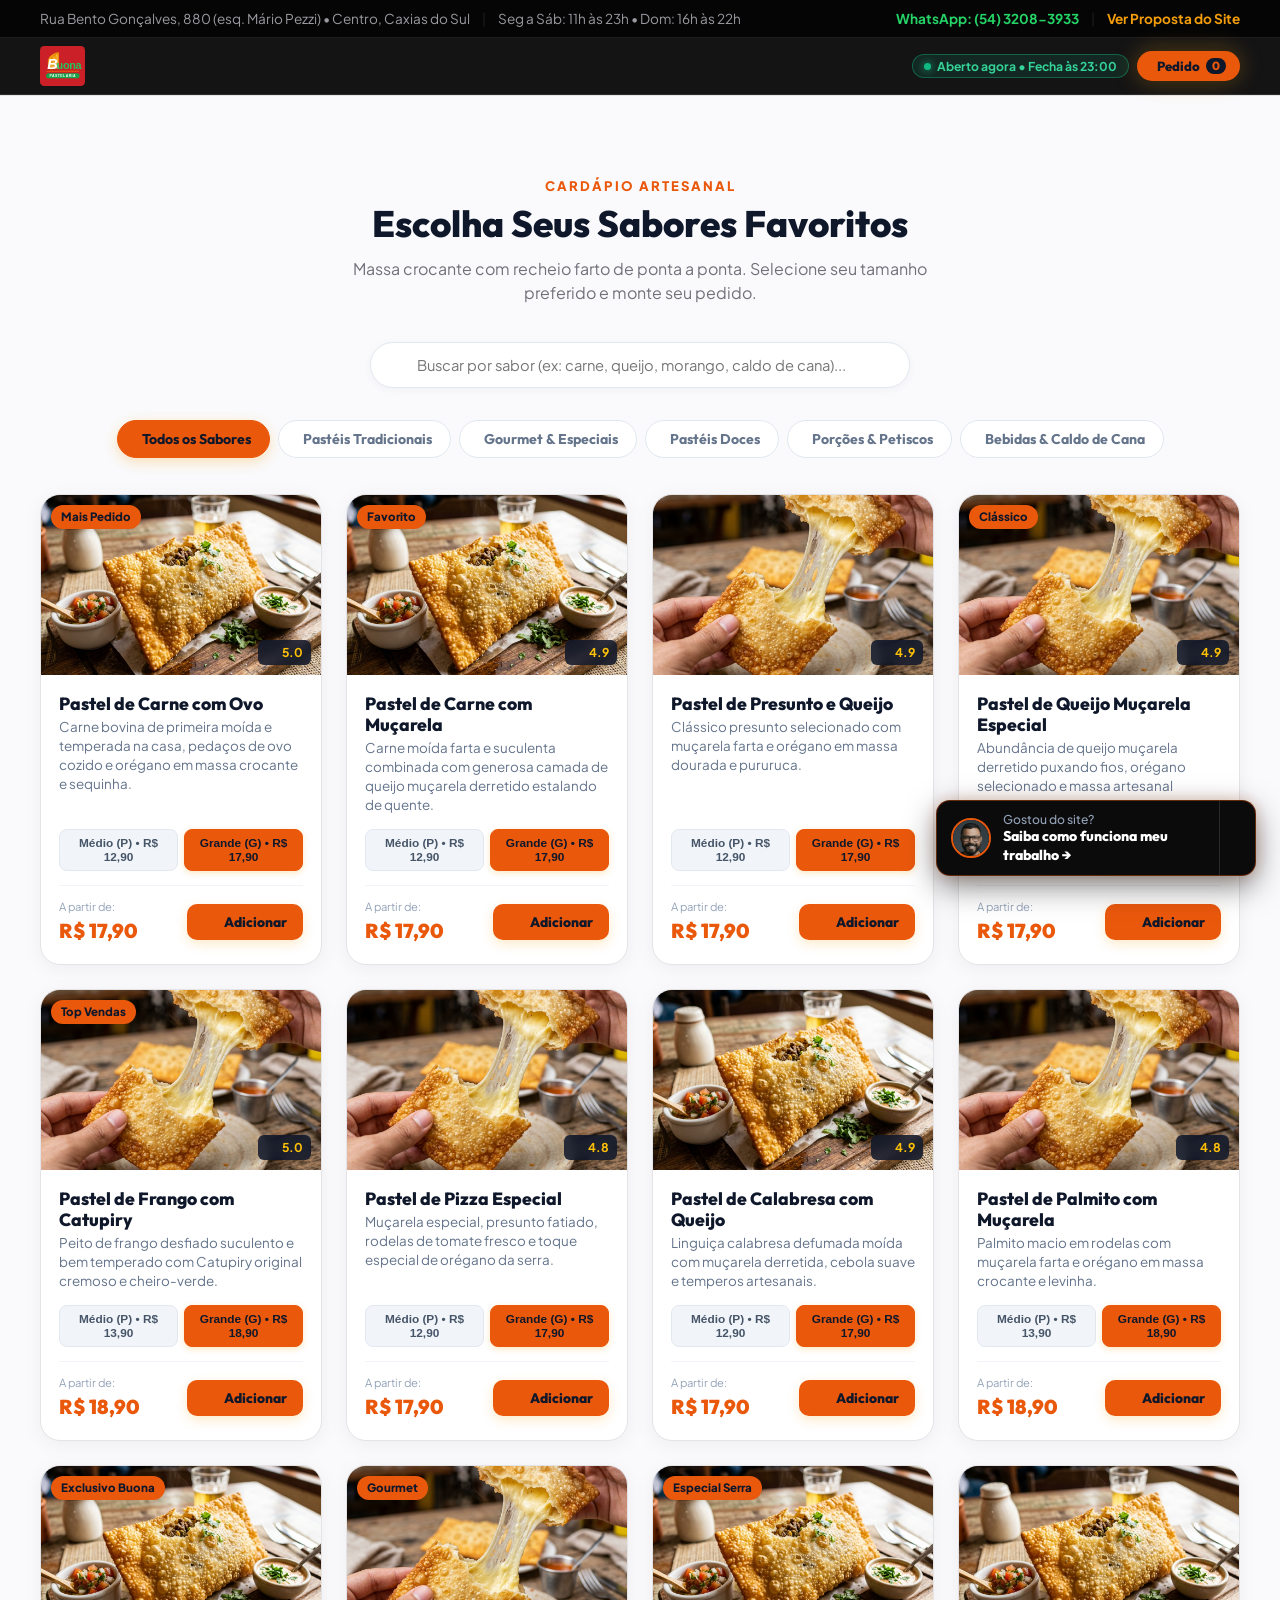
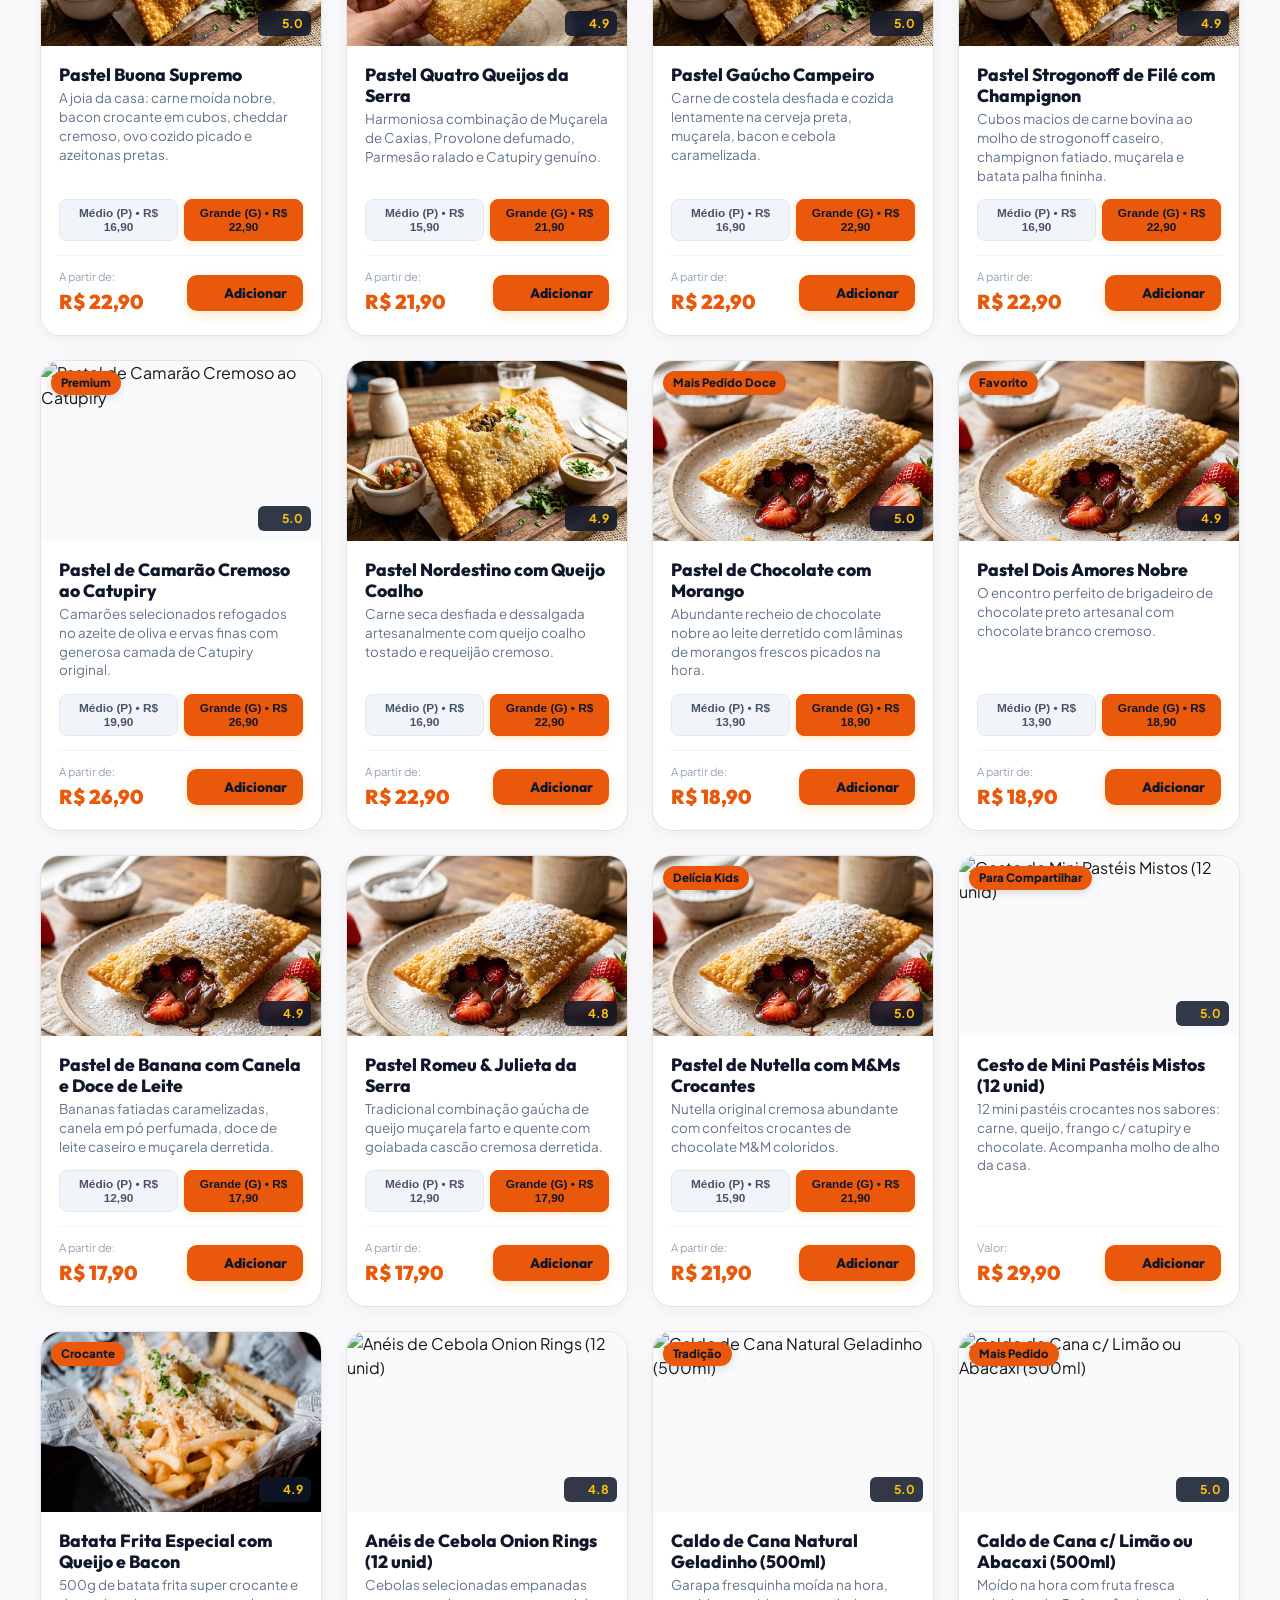
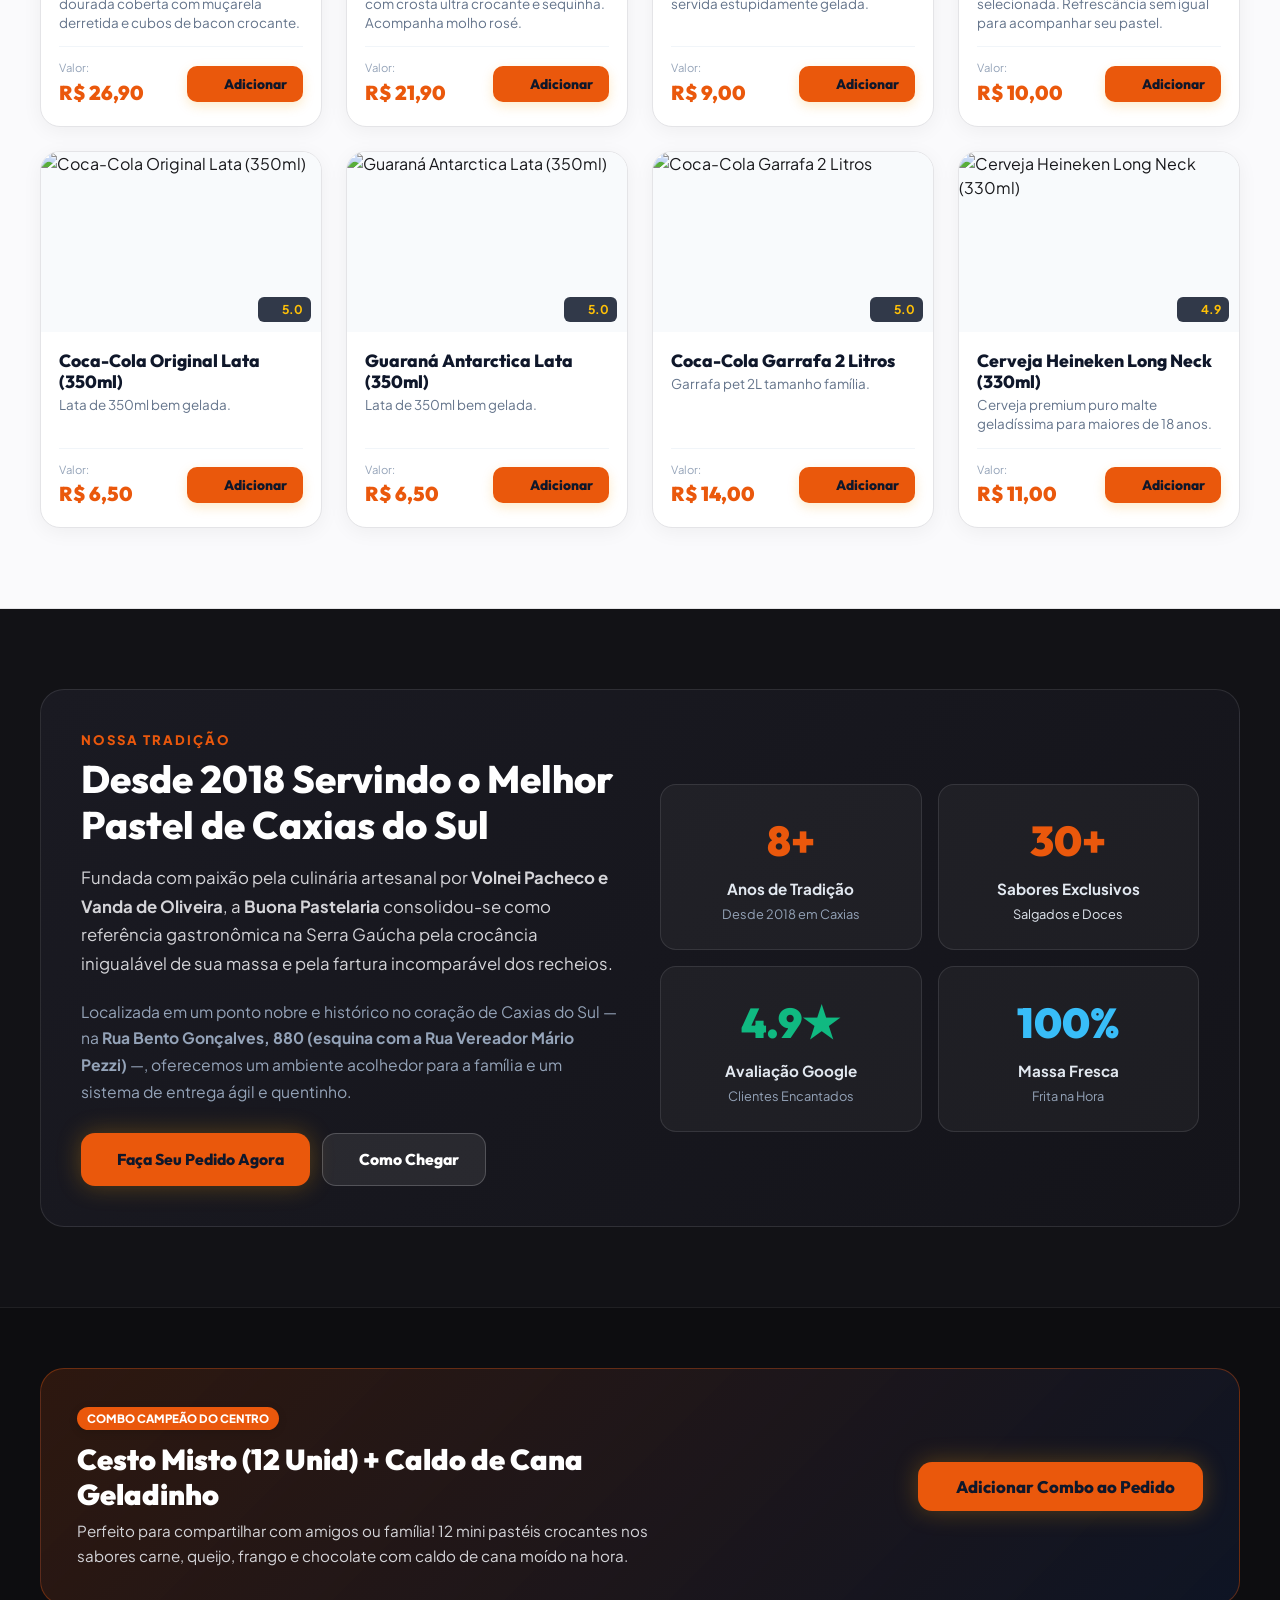
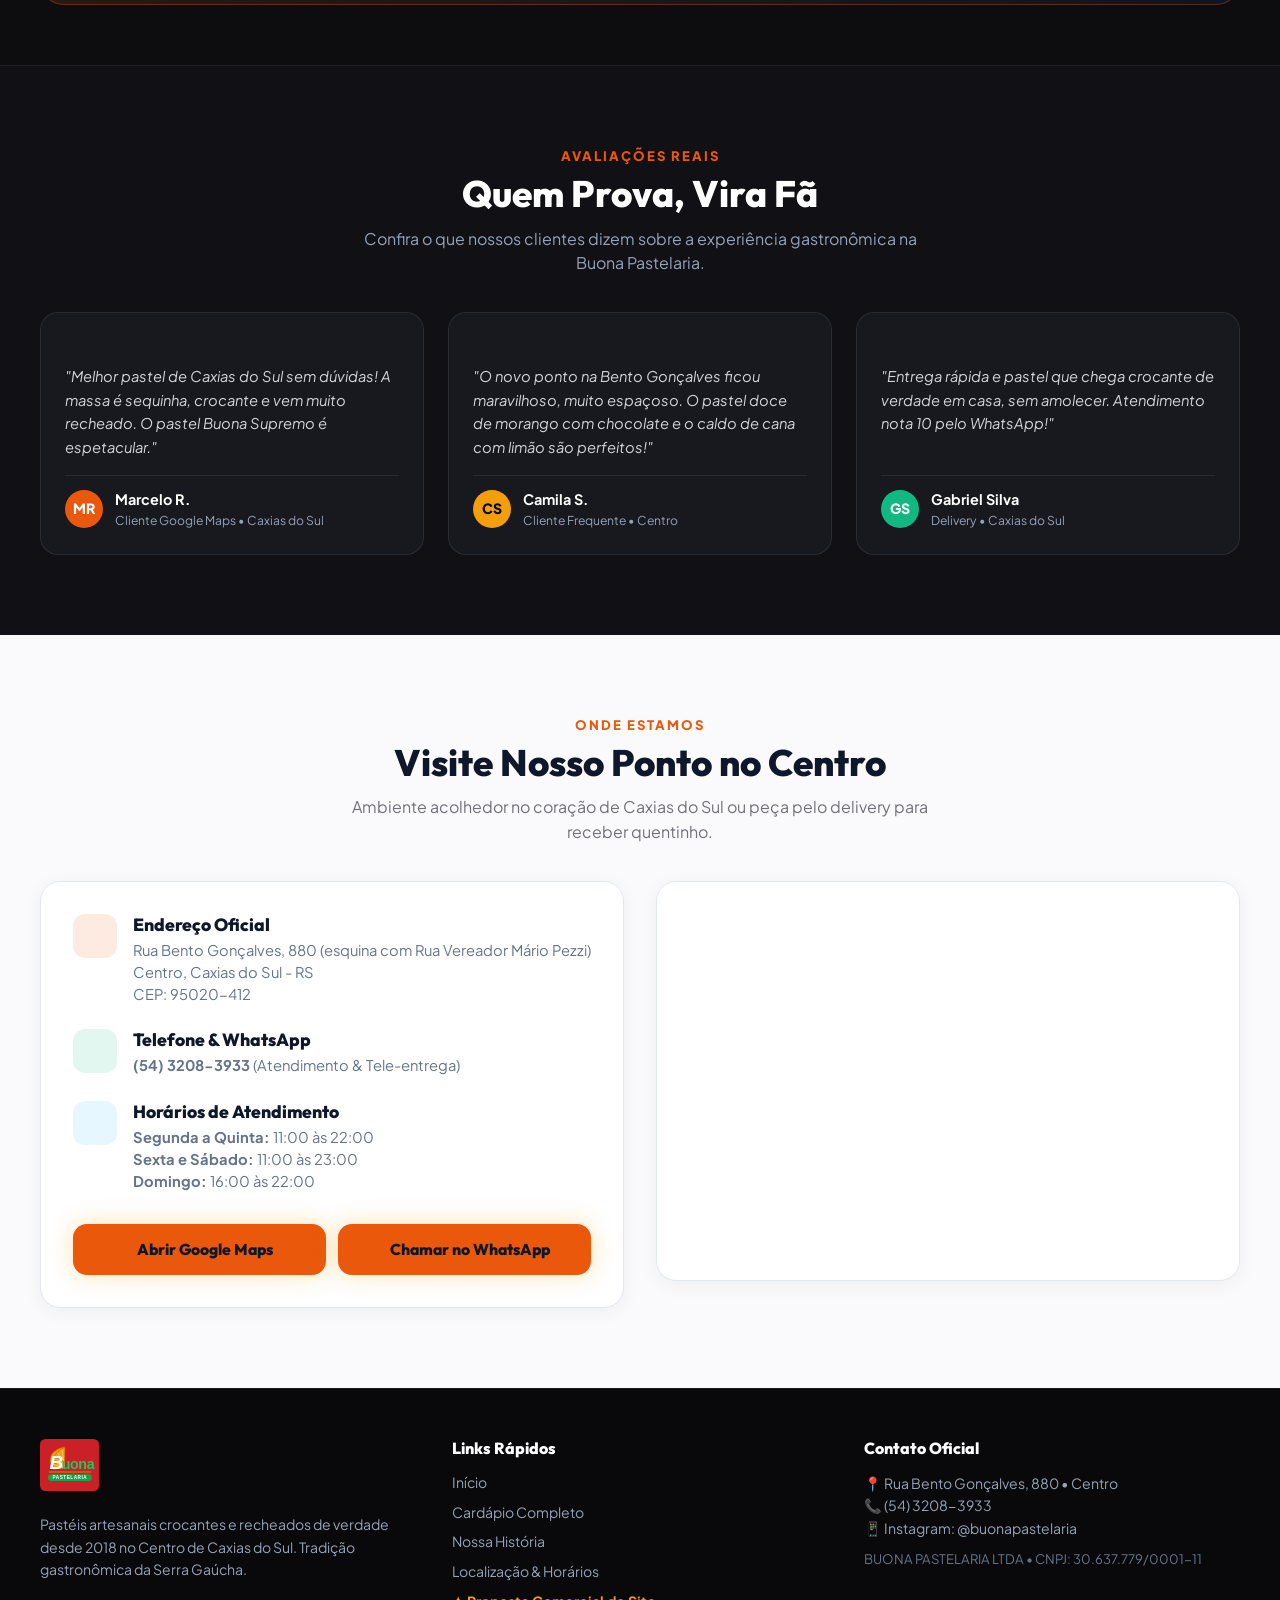
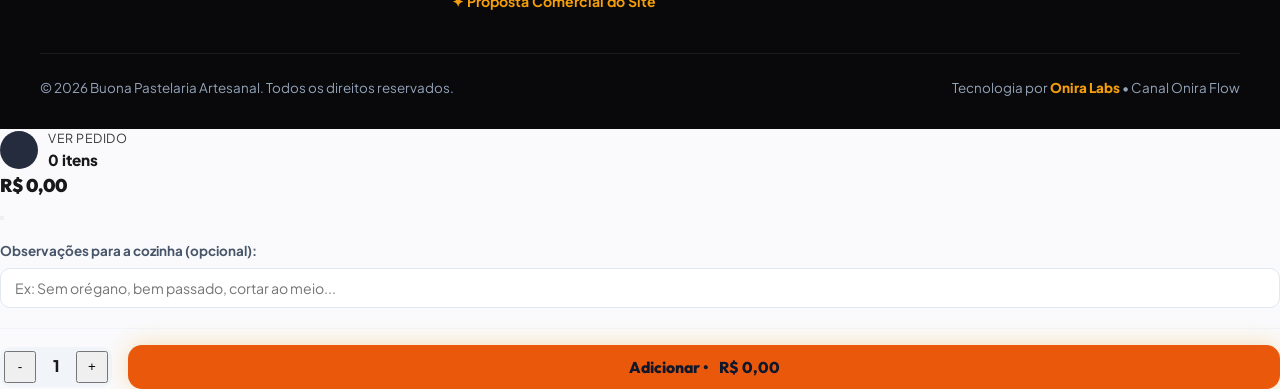
==== commit ead1c32f: "feat: atualiza CTA do widget de proposta" ====
--- a/index.html
+++ b/index.html
@@ -513,7 +513,7 @@
             <img src="assets/jeff-avatar.webp" alt="Jefferson Motta, Onira Labs" class="onira-cta-avatar" width="40" height="40">
             <span class="onira-cta-text">
                 <span class="onira-cta-hook">Gostou do site?</span>
-                <span class="onira-cta-call">Saiba como funciona meu trabalho</span>
+                <span class="onira-cta-call">Saiba como funciona meu trabalho →</span>
             </span>
         </a>
         <button type="button" class="onira-cta-close" id="onira-cta-close" aria-label="Dispensar convite">
